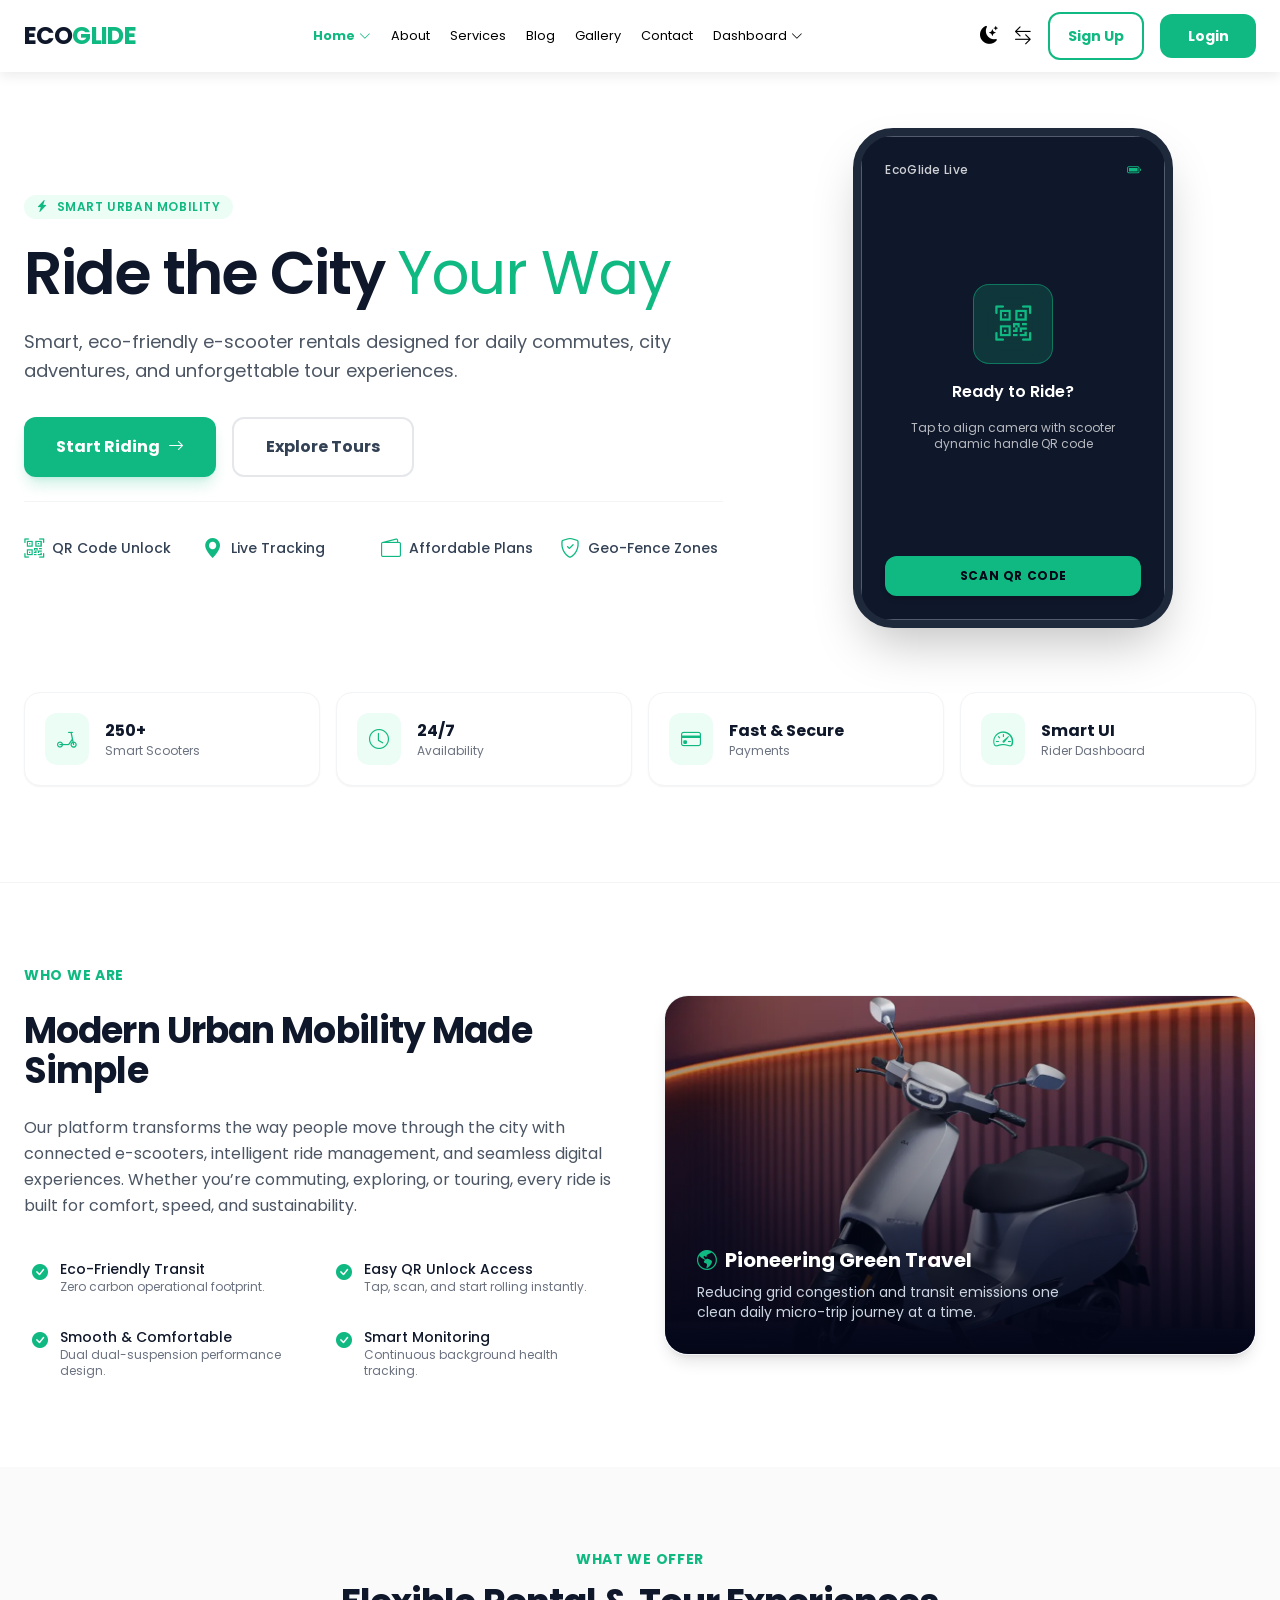
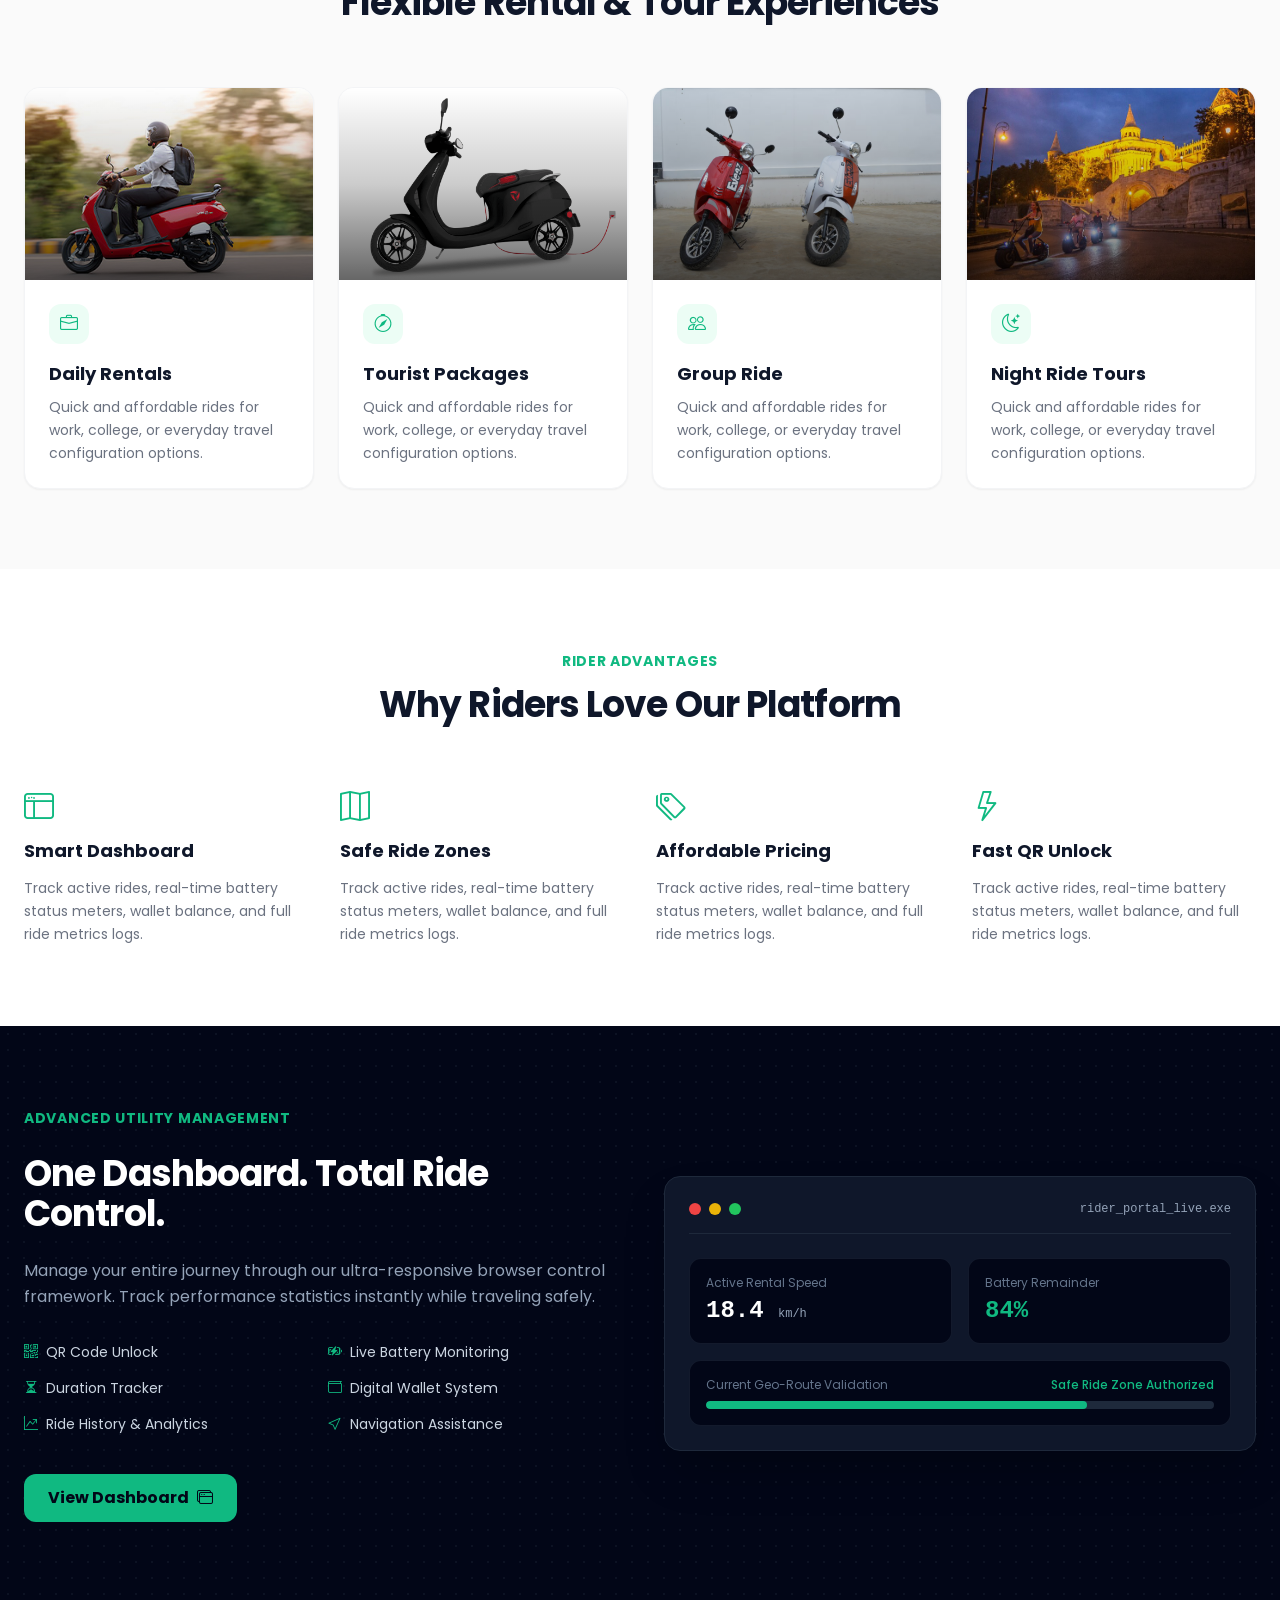
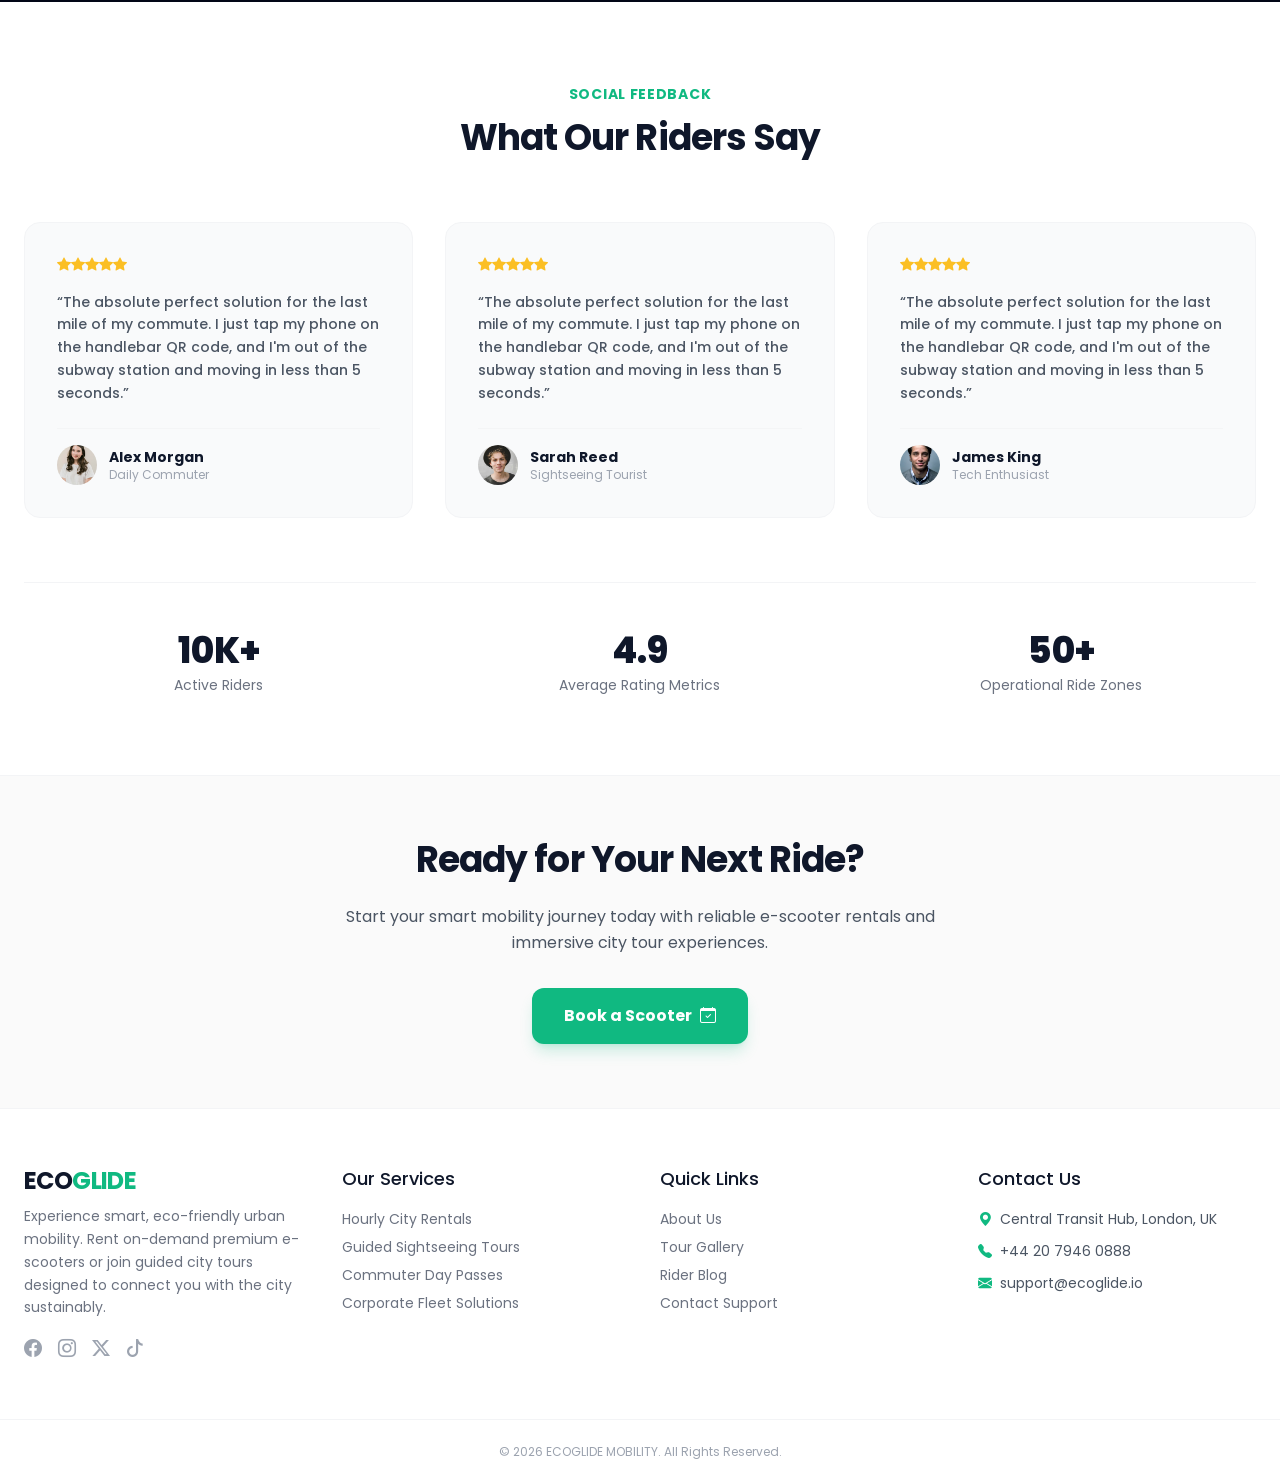
==== index.html @ f16f851d "first commit" ====
<!DOCTYPE html>
<html lang="en">

<head>
  <meta charset="UTF-8">
  <meta name="viewport" content="width=device-width, initial-scale=1.0">
  <title>Home1 - EcoGlide</title>
  <link rel="icon" href="images/logo.jpeg">
  <script src="tailwind.js"></script>
  <link rel="stylesheet" href="https://cdn.jsdelivr.net/npm/bootstrap-icons@1.11.3/font/bootstrap-icons.min.css">
  <link rel="stylesheet" href="navbar.css">
  <link rel="stylesheet" href="footer.css">
  <link rel="preconnect" href="https://fonts.googleapis.com">
  <link rel="preconnect" href="https://fonts.gstatic.com" crossorigin>
  <link href="https://fonts.googleapis.com/css2?family=Poppins:wght@300;400;500;600;700;900&display=swap" rel="stylesheet">
  <style>
    /* RTL */
    .rtl {
      direction: rtl;
    }

    [dir="rtl"] .title {
      margin-right: 20px !important;
    }

    /* THEME TOGGLE */
    :root {
      --home-bg: #ffffff;
      --text-color: #111111;
    }

    [data-theme="dark"] {
      --home-bg: #000000;
      --text-color: #ffffff;
    }

    body {
      background-color: var(--home-bg) !important;
      color: var(--text-color);
      transition: background-color 0.4s ease, color 0.4s ease;
    }

    [data-theme="dark"] header,
    [data-theme="dark"] section,
    [data-theme="dark"] .card {
      background-color: #000000 !important;
    }

    [data-theme="dark"] .bg-emerald-50 {
      background-color: rgba(16, 185, 129, 0.15) !important;
    }

    [data-theme="dark"] .group:hover .group-hover\:bg-\[\#10B981\] {
      background-color: #10B981 !important;
    }

    [data-theme="dark"] a.bg-white {
      background-color: #111111 !important;
      border-color: #333333 !important;
    }

    [data-theme="dark"] a.bg-white:hover {
      background-color: #222222 !important;
    }

    [data-theme="dark"] .hover\:bg-slate-50:hover {
      background-color: #1e293b !important;
    }

    [data-theme="dark"] .btn,
    [data-theme="dark"] .btn1:hover {
      color: #000000 !important;
    }

    [data-theme="dark"] body,
    [data-theme="dark"] p,
    [data-theme="dark"] h1,
    [data-theme="dark"] h2,
    [data-theme="dark"] h3,
    [data-theme="dark"] h4,
    [data-theme="dark"] h5,
    [data-theme="dark"] h6,
    [data-theme="dark"] span,
    [data-theme="dark"] li,
    [data-theme="dark"] a,
    [data-theme="dark"] i,
    [data-theme="dark"] label,
    [data-theme="dark"] table,
    [data-theme="dark"] th,
    [data-theme="dark"] td,
    [data-theme="dark"] div,
    [data-theme="dark"] small,
    [data-theme="dark"] strong {
      color: #ffffff !important;
    }

    [data-theme="dark"] thead {
      background-color: #064E3B !important;
    }

    [data-theme="dark"] .hero-overlay {
      background-color: rgba(0, 0, 0, 0.7) !important;
    }

    [data-theme="dark"] .tag-btn {
      background-color: rgba(255, 255, 255, 0.1) !important;
      border-color: #ffffff !important;
    }
  </style>
  <script>
    (function () {
      const savedTheme = localStorage.getItem('theme') || 'light';
      document.documentElement.setAttribute('data-theme', savedTheme);
    })();
  </script>
</head>

<body class="font-sans">
  <!-- navbar -->
  <div id="navbar"></div>

  <!-- ==========================================
       1. HERO BANNER SECTION
       ========================================== -->
  <header class="relative bg-white pt-24 pb-16 lg:pt-32 lg:pb-24 border-b border-gray-100 overflow-hidden">
    <div class="absolute top-0 right-0 -z-10 w-96 h-96 bg-[#10B981] opacity-5 rounded-full blur-3xl transform translate-x-1/3 -translate-y-1/3 animate-pulse"></div>
    
    <div class="max-w-7xl mx-auto px-6">
      <div class="grid grid-cols-1 lg:grid-cols-12 gap-12 items-center">
        
        <!-- Left Hero Content Block -->
        <div class="lg:col-span-7 space-y-6 text-center lg:text-left">
          <span class="inline-flex items-center gap-2 px-3 py-1 bg-emerald-50 text-[#10B981] text-xs font-semibold rounded-full uppercase tracking-wider transition-all duration-300 hover:bg-emerald-100 cursor-pointer">
            <i class="bi bi-lightning-charge-fill animate-bounce"></i> Smart Urban Mobility
          </span>
          <h1 class="text-4xl sm:text-5xl lg:text-6xl font-extrabold text-slate-900 tracking-tight leading-tight">
            Ride the City <span class="text-[#10B981] relative inline-block after:content-[''] after:absolute after:w-full after:scale-x-0 after:h-1 after:bottom-1 after:left-0 after:bg-[#10B981] after:origin-bottom-right hover:after:scale-x-100 hover:after:origin-bottom-left after:transition-transform after:duration-300 cursor-pointer">Your Way</span>
          </h1>
          <p class="text-lg text-gray-600 max-w-2xl mx-auto lg:mx-0 leading-relaxed">
            Smart, eco-friendly e-scooter rentals designed for daily commutes, city adventures, and unforgettable tour experiences.
          </p>
          
          <!-- CTA Action Row -->
          <div class="flex flex-col sm:flex-row gap-4 justify-center lg:justify-start pt-2">
            <a href="#" class="group inline-flex items-center justify-center gap-2 px-8 py-4 bg-[#10B981] hover:bg-emerald-600 text-white font-bold rounded-xl shadow-lg shadow-emerald-500/20 transition-all duration-300 transform hover:-translate-y-1 hover:shadow-xl hover:shadow-emerald-500/30">
              Start Riding <i class="bi bi-arrow-right transition-transform duration-300 group-hover:translate-x-1.5"></i>
            </a>
            <a href="#services" class="inline-flex items-center justify-center gap-2 px-8 py-4 bg-white border-2 border-gray-200 hover:border-slate-800 hover:text-slate-900 text-slate-700 font-bold rounded-xl transition-all duration-300 transform hover:-translate-y-1">
              Explore Tours
            </a>
          </div>

          <!-- Hero Telemetry Feature Subgrid -->
          <div class="grid grid-cols-2 sm:grid-cols-4 gap-4 pt-8 text-left border-t border-gray-100">
            <div class="group flex items-center gap-2 cursor-pointer">
              <i class="bi bi-qr-code-scan text-xl text-[#10B981] transition-transform duration-300 group-hover:scale-110"></i>
              <span class="text-sm font-medium text-slate-700 group-hover:text-[#10B981] transition-colors">QR Code Unlock</span>
            </div>
            <div class="group flex items-center gap-2 cursor-pointer">
              <i class="bi bi-geo-alt-fill text-xl text-[#10B981] transition-transform duration-300 group-hover:translate-y-[-2px]"></i>
              <span class="text-sm font-medium text-slate-700 group-hover:text-[#10B981] transition-colors">Live Tracking</span>
            </div>
            <div class="group flex items-center gap-2 cursor-pointer">
              <i class="bi bi-wallet2 text-xl text-[#10B981] transition-transform duration-300 group-hover:rotate-12"></i>
              <span class="text-sm font-medium text-slate-700 group-hover:text-[#10B981] transition-colors">Affordable Plans</span>
            </div>
            <div class="group flex items-center gap-2 cursor-pointer">
              <i class="bi bi-shield-check text-xl text-[#10B981] transition-transform duration-300 group-hover:scale-110"></i>
              <span class="text-sm font-medium text-slate-700 group-hover:text-[#10B981] transition-colors">Geo-Fence Zones</span>
            </div>
          </div>
        </div>

        <!-- Right Hero Mockup Image Block (Updated with EV Scooter Image overlay) -->
        <div class="lg:col-span-5 relative flex justify-center group/mockup">
          <div class="relative w-72 h-[500px] sm:w-80 bg-slate-900 rounded-[40px] shadow-2xl border-8 border-slate-800 overflow-hidden flex flex-col justify-between p-6 transition-all duration-500 transform group-hover/mockup:scale-[1.02] group-hover/mockup:shadow-emerald-500/10 group-hover/mockup:border-slate-900">
            <!-- App Background Image Layer -->
            <img class="absolute inset-0 w-full h-full object-cover opacity-40 mix-blend-luminosity group-hover/mockup:opacity-50 transition-opacity duration-300">
            
            <!-- Simulated App Top Status Header -->
            <div class="flex justify-between items-center text-xs text-white/80 relative z-10">
              <span class="font-medium tracking-wide">EcoGlide Live</span>
              <i class="bi bi-battery-full text-[#10B981] text-sm animate-pulse"></i>
            </div>
            <!-- Center UI Scan prompt -->
            <div class="my-auto text-center space-y-4 relative z-10">
              <div class="w-20 h-20 mx-auto rounded-2xl bg-emerald-500/20 backdrop-blur-md flex items-center justify-center border border-emerald-500/50 transition-all duration-500 group-hover/mockup:bg-emerald-500/30 group-hover/mockup:scale-110">
                <i class="bi bi-qr-code-scan text-4xl text-[#10B981]"></i>
              </div>
              <p class="text-white text-base font-semibold drop-shadow-sm">Ready to Ride?</p>
              <span class="text-xs text-white/70 block px-4 drop-shadow-sm">Tap to align camera with scooter dynamic handle QR code</span>
            </div>
            <!-- Bottom App UI Button -->
            <button class="w-full bg-[#10B981] hover:bg-emerald-400 py-3 text-slate-950 font-bold rounded-xl text-xs uppercase tracking-wider transition-colors duration-300 shadow-md hover:shadow-emerald-500/20 relative z-10">
              Scan QR Code
            </button>
          </div>
        </div>
      </div>

      <!-- Small Highlight Summary Cards Layer -->
      <div class="grid grid-cols-2 lg:grid-cols-4 gap-4 mt-16">
        <div class="card bg-white p-5 rounded-2xl border border-gray-100 flex items-center gap-4 shadow-sm transition-all duration-300 transform hover:-translate-y-1.5 hover:shadow-md hover:border-emerald-200 group">
          <div class="p-3 bg-emerald-50 text-[#10B981] rounded-xl transition-colors duration-300 group-hover:bg-[#10B981] group-hover:text-white"><i class="bi bi-scooter text-xl"></i></div>
          <div><h4 class="font-bold text-slate-900">250+</h4><p class="text-xs text-gray-500">Smart Scooters</p></div>
        </div>
        <div class="card bg-white p-5 rounded-2xl border border-gray-100 flex items-center gap-4 shadow-sm transition-all duration-300 transform hover:-translate-y-1.5 hover:shadow-md hover:border-emerald-200 group">
          <div class="p-3 bg-emerald-50 text-[#10B981] rounded-xl transition-colors duration-300 group-hover:bg-[#10B981] group-hover:text-white"><i class="bi bi-clock text-xl"></i></div>
          <div><h4 class="font-bold text-slate-900">24/7</h4><p class="text-xs text-gray-500">Availability</p></div>
        </div>
        <div class="card bg-white p-5 rounded-2xl border border-gray-100 flex items-center gap-4 shadow-sm transition-all duration-300 transform hover:-translate-y-1.5 hover:shadow-md hover:border-emerald-200 group">
          <div class="p-3 bg-emerald-50 text-[#10B981] rounded-xl transition-colors duration-300 group-hover:bg-[#10B981] group-hover:text-white"><i class="bi bi-credit-card text-xl"></i></div>
          <div><h4 class="font-bold text-slate-900">Fast & Secure</h4><p class="text-xs text-gray-500">Payments</p></div>
        </div>
        <div class="card bg-white p-5 rounded-2xl border border-gray-100 flex items-center gap-4 shadow-sm transition-all duration-300 transform hover:-translate-y-1.5 hover:shadow-md hover:border-emerald-200 group">
          <div class="p-3 bg-emerald-50 text-[#10B981] rounded-xl transition-colors duration-300 group-hover:bg-[#10B981] group-hover:text-white"><i class="bi bi-speedometer2 text-xl"></i></div>
          <div><h4 class="font-bold text-slate-900">Smart UI</h4><p class="text-xs text-gray-500">Rider Dashboard</p></div>
        </div>
      </div>

    </div>
  </header>

  <!-- ==========================================
       2. ABOUT SECTION
       ========================================== -->
  <section id="about" class="py-20 bg-white">
    <div class="max-w-7xl mx-auto px-6">
      <div class="grid grid-cols-1 lg:grid-cols-2 gap-12 items-center">
        
        <div class="space-y-6">
          <span class="text-sm font-bold text-[#10B981] uppercase tracking-wider">Who We Are</span>
          <h2 class="text-3xl sm:text-4xl font-bold text-slate-900 tracking-tight">
            Modern Urban Mobility Made Simple
          </h2>
          <p class="text-gray-600 leading-relaxed">
            Our platform transforms the way people move through the city with connected e-scooters, intelligent ride management, and seamless digital experiences. Whether you’re commuting, exploring, or touring, every ride is built for comfort, speed, and sustainability.
          </p>
          
          <!-- Key Core Features Checklist Grid -->
          <div class="grid grid-cols-1 sm:grid-cols-2 gap-4 pt-2">
            <div class="group flex items-start gap-3 p-2 rounded-xl transition-colors duration-300 hover:bg-slate-50">
              <i class="bi bi-check-circle-fill text-[#10B981] mt-0.5 transition-transform duration-300 group-hover:scale-110"></i>
              <div>
                <h4 class="font-semibold text-slate-900 text-sm transition-colors duration-300 group-hover:text-[#10B981]">Eco-Friendly Transit</h4>
                <p class="text-xs text-gray-500">Zero carbon operational footprint.</p>
              </div>
            </div>
            <div class="group flex items-start gap-3 p-2 rounded-xl transition-colors duration-300 hover:bg-slate-50">
              <i class="bi bi-check-circle-fill text-[#10B981] mt-0.5 transition-transform duration-300 group-hover:scale-110"></i>
              <div>
                <h4 class="font-semibold text-slate-900 text-sm transition-colors duration-300 group-hover:text-[#10B981]">Easy QR Unlock Access</h4>
                <p class="text-xs text-gray-500">Tap, scan, and start rolling instantly.</p>
              </div>
            </div>
            <div class="group flex items-start gap-3 p-2 rounded-xl transition-colors duration-300 hover:bg-slate-50">
              <i class="bi bi-check-circle-fill text-[#10B981] mt-0.5 transition-transform duration-300 group-hover:scale-110"></i>
              <div>
                <h4 class="font-semibold text-slate-900 text-sm transition-colors duration-300 group-hover:text-[#10B981]">Smooth & Comfortable</h4>
                <p class="text-xs text-gray-500">Dual dual-suspension performance design.</p>
              </div>
            </div>
            <div class="group flex items-start gap-3 p-2 rounded-xl transition-colors duration-300 hover:bg-slate-50">
              <i class="bi bi-check-circle-fill text-[#10B981] mt-0.5 transition-transform duration-300 group-hover:scale-110"></i>
              <div>
                <h4 class="font-semibold text-slate-900 text-sm transition-colors duration-300 group-hover:text-[#10B981]">Smart Monitoring</h4>
                <p class="text-xs text-gray-500">Continuous background health tracking.</p>
              </div>
            </div>
          </div>
        </div>

        <!-- Graphic Context Container (Updated with high-end EV Bike Image) -->
        <div class="relative rounded-3xl overflow-hidden min-h-[360px] border border-gray-100 shadow-lg group/container transform transition-transform duration-500 hover:scale-[1.01]">
          <img class="absolute inset-0 w-full h-full object-cover transition-transform duration-700 ease-out group-hover/container:scale-105" src="images/bike1.webp" alt="Modern EV Bike Architecture">
          <div class="absolute inset-0 bg-gradient-to-t from-slate-950 via-slate-950/40 to-transparent"></div>
          
          <div class="absolute bottom-0 inset-x-0 p-8 text-center sm:text-left z-10 space-y-2">
            <h3 class="text-xl font-bold text-white flex items-center gap-2 justify-center sm:justify-start">
              <i class="bi bi-globe-americas text-[#10B981] animate-spin-slow"></i> Pioneering Green Travel
            </h3>
            <p class="text-sm text-slate-300 max-w-sm">Reducing grid congestion and transit emissions one clean daily micro-trip journey at a time.</p>
          </div>
        </div>

      </div>
    </div>
  </section>

  <!-- ==========================================
       3. SERVICES SECTION
       ========================================== -->
 <section id="services" class="py-20 bg-neutral-50">
  <div class="max-w-7xl mx-auto px-6">
    
    <div class="text-center max-w-3xl mx-auto mb-16 space-y-3">
      <span class="text-sm font-bold text-[#10B981] uppercase tracking-wider">What We Offer</span>
      <h2 class="text-3xl sm:text-4xl font-bold text-slate-900 tracking-tight">Flexible Rental & Tour Experiences</h2>
    </div>

    <div class="grid grid-cols-1 md:grid-cols-2 lg:grid-cols-4 gap-6">
      
      <!-- Service Card 1 -->
      <div class="card bg-white rounded-2xl border border-gray-100 shadow-sm hover:shadow-xl transition-all duration-300 transform hover:-translate-y-2 group cursor-pointer overflow-hidden">
        <!-- Increased height to h-48 and added explicit centering -->
        <div class="h-48 w-full overflow-hidden relative bg-slate-100">
          <img class="w-full h-full object-cover object-center transition-transform duration-700 group-hover:scale-110" src="images/bike5.jpeg" alt="Daily Commute Rentals">
          <div class="absolute inset-0 bg-gradient-to-t from-black/60 via-black/20 to-transparent"></div>
        </div>
        <div class="p-6">
          <div class="w-10 h-10 rounded-xl bg-emerald-50 text-[#10B981] flex items-center justify-center text-lg font-bold mb-4 transition-all duration-300 group-hover:bg-[#10B981] group-hover:text-white">
            <i class="bi bi-briefcase"></i>
          </div>
          <h3 class="text-lg font-bold text-slate-900 mb-2 transition-colors duration-300 group-hover:text-[#10B981]">Daily Rentals</h3>
          <p class="text-sm text-gray-500 leading-relaxed">Quick and affordable rides for work, college, or everyday travel configuration options.</p>
        </div>
      </div>

      <!-- Service Card 2 -->
      <div class="card bg-white rounded-2xl border border-gray-100 shadow-sm hover:shadow-xl transition-all duration-300 transform hover:-translate-y-2 group cursor-pointer overflow-hidden">
        <div class="h-48 w-full overflow-hidden relative bg-slate-100">
          <!-- Swapped placeholder with a beautiful focused city touring scooter image -->
          <img class="w-full h-full object-cover object-center transition-transform duration-700 group-hover:scale-110" src="images/bike6.png" alt="Tourist Ride Packages">
          <div class="absolute inset-0 bg-gradient-to-t from-black/60 via-black/20 to-transparent"></div>
        </div>
        <div class="p-6">
          <div class="w-10 h-10 rounded-xl bg-emerald-50 text-[#10B981] flex items-center justify-center text-lg font-bold mb-4 transition-all duration-300 group-hover:bg-[#10B981] group-hover:text-white">
            <i class="bi bi-compass"></i>
          </div>
          <h3 class="text-lg font-bold text-slate-900 mb-2 transition-colors duration-300 group-hover:text-[#10B981]">Tourist Packages</h3>
          <p class="text-sm text-gray-500 leading-relaxed">Quick and affordable rides for work, college, or everyday travel configuration options.</p>
        </div>
      </div>

      <!-- Service Card 3 -->
      <div class="card bg-white rounded-2xl border border-gray-100 shadow-sm hover:shadow-xl transition-all duration-300 transform hover:-translate-y-2 group cursor-pointer overflow-hidden">
        <div class="h-48 w-full overflow-hidden relative bg-slate-100">
          <!-- Swapped with a clear view of multiple parked shared electric vehicles -->
          <img class="w-full h-full object-cover object-center transition-transform duration-700 group-hover:scale-110" src="images/bike7.avif" alt="Group Ride Experiences">
          <div class="absolute inset-0 bg-gradient-to-t from-black/60 via-black/20 to-transparent"></div>
        </div>
        <div class="p-6">
          <div class="w-10 h-10 rounded-xl bg-emerald-50 text-[#10B981] flex items-center justify-center text-lg font-bold mb-4 transition-all duration-300 group-hover:bg-[#10B981] group-hover:text-white">
            <i class="bi bi-people"></i>
          </div>
          <h3 class="text-lg font-bold text-slate-900 mb-2 transition-colors duration-300 group-hover:text-[#10B981]">Group Ride </h3>
          <p class="text-sm text-gray-500 leading-relaxed">Quick and affordable rides for work, college, or everyday travel configuration options.</p>
        </div>
      </div>

      <!-- Service Card 4 -->
      <div class="card bg-white rounded-2xl border border-gray-100 shadow-sm hover:shadow-xl transition-all duration-300 transform hover:-translate-y-2 group cursor-pointer overflow-hidden">
        <div class="h-48 w-full overflow-hidden relative bg-slate-100">
          <!-- Swapped placeholder with a stunning night-themed neon city electric transit shot -->
          <img class="w-full h-full object-cover object-center transition-transform duration-700 group-hover:scale-110" src="images/bike8.jpg" alt="Night Ride Tours">
          <div class="absolute inset-0 bg-gradient-to-t from-black/60 via-black/20 to-transparent"></div>
        </div>
        <div class="p-6">
          <div class="w-10 h-10 rounded-xl bg-emerald-50 text-[#10B981] flex items-center justify-center text-lg font-bold mb-4 transition-all duration-300 group-hover:bg-[#10B981] group-hover:text-white">
            <i class="bi bi-moon-stars"></i>
          </div>
          <h3 class="text-lg font-bold text-slate-900 mb-2 transition-colors duration-300 group-hover:text-[#10B981]">Night Ride Tours</h3>
          <p class="text-sm text-gray-500 leading-relaxed">Quick and affordable rides for work, college, or everyday travel configuration options.</p>
        </div>
      </div>

    </div>
  </div>
</section>

  <!-- ==========================================
       4. WHY CHOOSE US SECTION
       ========================================== -->
  <section class="py-20 bg-white">
    <div class="max-w-7xl mx-auto px-6">
      
      <div class="text-center max-w-3xl mx-auto mb-16 space-y-3">
        <span class="text-sm font-bold text-[#10B981] uppercase tracking-wider">Rider Advantages</span>
        <h2 class="text-3xl sm:text-4xl font-bold text-slate-900 tracking-tight">Why Riders Love Our Platform</h2>
      </div>

      <div class="grid grid-cols-1 md:grid-cols-2 lg:grid-cols-4 gap-8">
        
        <div class="space-y-3 text-center md:text-left group cursor-pointer">
          <div class="text-3xl text-[#10B981] mx-auto md:mx-0 w-max transition-transform duration-300 group-hover:scale-110 group-hover:text-emerald-600"><i class="bi bi-window-sidebar"></i></div>
          <h3 class="text-lg font-bold text-slate-900 transition-colors duration-300 group-hover:text-[#10B981]">Smart Dashboard</h3>
          <p class="text-sm text-gray-500 leading-relaxed">Track active rides, real-time battery status meters, wallet balance, and full ride metrics logs.</p>
        </div>

        <div class="space-y-3 text-center md:text-left group cursor-pointer">
          <div class="text-3xl text-[#10B981] mx-auto md:mx-0 w-max transition-transform duration-300 group-hover:translate-x-1 group-hover:text-emerald-600"><i class="bi bi-map"></i></div>
          <h3 class="text-lg font-bold text-slate-900 transition-colors duration-300 group-hover:text-[#10B981]">Safe Ride Zones</h3>
          <p class="text-sm text-gray-500 leading-relaxed">Track active rides, real-time battery status meters, wallet balance, and full ride metrics logs.</p>
        </div>

        <div class="space-y-3 text-center md:text-left group cursor-pointer">
          <div class="text-3xl text-[#10B981] mx-auto md:mx-0 w-max transition-transform duration-300 group-hover:-translate-y-1 group-hover:text-emerald-600"><i class="bi bi-tags"></i></div>
          <h3 class="text-lg font-bold text-slate-900 transition-colors duration-300 group-hover:text-[#10B981]">Affordable Pricing</h3>
          <p class="text-sm text-gray-500 leading-relaxed">Track active rides, real-time battery status meters, wallet balance, and full ride metrics logs.</p>
        </div>

        <div class="space-y-3 text-center md:text-left group cursor-pointer">
          <div class="text-3xl text-[#10B981] mx-auto md:mx-0 w-max transition-transform duration-300 group-hover:rotate-12 group-hover:text-emerald-600"><i class="bi bi-lightning"></i></div>
          <h3 class="text-lg font-bold text-slate-900 transition-colors duration-300 group-hover:text-[#10B981]">Fast QR Unlock</h3>
          <p class="text-sm text-gray-500 leading-relaxed">Track active rides, real-time battery status meters, wallet balance, and full ride metrics logs.</p>
        </div>

      </div>
    </div>
  </section>

  <!-- ==========================================
       5. DASHBOARD PREVIEW SECTION
       ========================================== -->
  <section class="py-20 bg-slate-950 text-white relative overflow-hidden">
    <div class="absolute inset-0 bg-[radial-gradient(#334155_1px,transparent_1px)] [background-size:16px_16px] opacity-20"></div>

    <div class="max-w-7xl mx-auto px-6 relative z-10">
      <div class="grid grid-cols-1 lg:grid-cols-12 gap-12 items-center">
        
        <!-- Left Dashboard Feature Breakdown Meta -->
        <div class="lg:col-span-6 space-y-6">
          <span class="text-sm font-bold text-[#10B981] uppercase tracking-wider">Advanced Utility Management</span>
          <h2 class="text-3xl sm:text-4xl font-bold text-white tracking-tight">
            One Dashboard. Total Ride Control.
          </h2>
          <p class="text-slate-400 leading-relaxed">
            Manage your entire journey through our ultra-responsive browser control framework. Track performance statistics instantly while traveling safely.
          </p>
          
          <!-- Inner Mini Matrix Checklist Items List -->
          <div class="grid grid-cols-2 gap-4 pt-2">
            <div class="flex items-center gap-2 text-sm text-slate-300 transition-colors duration-300 hover:text-[#10B981] cursor-pointer group">
              <i class="bi bi-qr-code text-[#10B981] group-hover:scale-110 transition-transform"></i> QR Code Unlock
            </div>
            <div class="flex items-center gap-2 text-sm text-slate-300 transition-colors duration-300 hover:text-[#10B981] cursor-pointer group">
              <i class="bi bi-battery-charging text-[#10B981] group-hover:scale-110 transition-transform"></i> Live Battery Monitoring
            </div>
            <div class="flex items-center gap-2 text-sm text-slate-300 transition-colors duration-300 hover:text-[#10B981] cursor-pointer group">
              <i class="bi bi-hourglass-split text-[#10B981] group-hover:scale-110 transition-transform"></i> Duration Tracker
            </div>
            <div class="flex items-center gap-2 text-sm text-slate-300 transition-colors duration-300 hover:text-[#10B981] cursor-pointer group">
              <i class="bi bi-wallet text-[#10B981] group-hover:scale-110 transition-transform"></i> Digital Wallet System
            </div>
            <div class="flex items-center gap-2 text-sm text-slate-300 transition-colors duration-300 hover:text-[#10B981] cursor-pointer group">
              <i class="bi bi-graph-up-arrow text-[#10B981] group-hover:scale-110 transition-transform"></i> Ride History & Analytics
            </div>
            <div class="flex items-center gap-2 text-sm text-slate-300 transition-colors duration-300 hover:text-[#10B981] cursor-pointer group">
              <i class="bi bi-cursor text-[#10B981] group-hover:scale-110 transition-transform"></i> Navigation Assistance
            </div>
          </div>

          <div class="pt-4">
            <a href="#" class="inline-flex items-center gap-2 px-6 py-3 bg-[#10B981] hover:bg-emerald-600 text-slate-950 font-bold rounded-xl transition-all duration-300 transform hover:-translate-y-0.5 hover:shadow-lg hover:shadow-emerald-500/20">
              View Dashboard <i class="bi bi-window-stack"></i>
            </a>
          </div>
        </div>

        <!-- Right Side Visual Component Terminal Simulator Card -->
        <div class="lg:col-span-6 group/terminal">
          <div class="bg-slate-900 border border-slate-800 rounded-2xl p-6 shadow-2xl space-y-6 transition-all duration-500 group-hover/terminal:border-slate-700 group-hover/terminal:shadow-emerald-500/5">
            <!-- Simulated Header Bar -->
            <div class="flex justify-between items-center border-b border-slate-800 pb-4">
              <div class="flex items-center gap-2">
                <div class="w-3 h-3 rounded-full bg-red-500 transition-opacity hover:opacity-70 cursor-pointer"></div>
                <div class="w-3 h-3 rounded-full bg-yellow-500 transition-opacity hover:opacity-70 cursor-pointer"></div>
                <div class="w-3 h-3 rounded-full bg-green-500 transition-opacity hover:opacity-70 cursor-pointer"></div>
              </div>
              <span class="text-xs text-slate-400 font-mono">rider_portal_live.exe</span>
            </div>
            <!-- Matrix Data Block Layout Simulation Component -->
            <div class="grid grid-cols-2 gap-4">
              <div class="bg-slate-950 p-4 rounded-xl border border-slate-800/60 transition-colors duration-300 hover:border-[#10B981]/30 cursor-pointer">
                <span class="text-xs text-slate-500 block">Active Rental Speed</span>
                <div class="text-2xl font-mono font-bold text-white mt-1">18.4 <span class="text-xs text-slate-400">km/h</span></div>
              </div>
              <div class="bg-slate-950 p-4 rounded-xl border border-slate-800/60 transition-colors duration-300 hover:border-[#10B981]/30 cursor-pointer">
                <span class="text-xs text-slate-500 block">Battery Remainder</span>
                <div class="text-2xl font-mono font-bold text-[#10B981] mt-1 animate-pulse">84%</div>
              </div>
              <div class="bg-slate-950 p-4 rounded-xl border border-slate-800/60 col-span-2 transition-colors duration-300 hover:border-[#10B981]/30 cursor-pointer">
                <div class="flex justify-between items-center text-xs text-slate-500 mb-2">
                  <span>Current Geo-Route Validation</span>
                  <span class="text-[#10B981] font-medium">Safe Ride Zone Authorized</span>
                </div>
                <div class="h-2 bg-slate-800 rounded-full overflow-hidden">
                  <div class="w-3/4 h-full bg-[#10B981] rounded-full transition-all duration-1000 ease-out group-hover/terminal:w-full"></div>
                </div>
              </div>
            </div>
          </div>
        </div>

      </div>
    </div>
  </section>

  <!-- ==========================================
       6. TESTIMONIALS SECTION (Enhanced & Professionalized)
       ========================================== -->
  <section class="py-20 bg-white">
    <div class="max-w-7xl mx-auto px-6">
      
      <div class="text-center max-w-3xl mx-auto mb-16 space-y-3">
        <span class="text-sm font-bold text-[#10B981] uppercase tracking-wider">Social Feedback</span>
        <h2 class="text-3xl sm:text-4xl font-bold text-slate-900 tracking-tight">What Our Riders Say</h2>
      </div>

      <!-- Feed Grid Cards Content Setup -->
      <div class="grid grid-cols-1 md:grid-cols-2 lg:grid-cols-3 gap-8 mb-16">
        
        <!-- Card 1 -->
        <div class="card bg-gray-50 p-8 rounded-2xl border border-gray-100 flex flex-col justify-between transition-all duration-300 transform hover:-translate-y-2 hover:bg-white hover:shadow-xl hover:border-emerald-100 cursor-default group">
          <div class="space-y-4">
            <!-- Stars -->
            <div class="text-amber-400 text-sm">
              <i class="bi bi-star-fill"></i><i class="bi bi-star-fill"></i><i class="bi bi-star-fill"></i><i class="bi bi-star-fill"></i><i class="bi bi-star-fill"></i>
            </div>
            <p class="text-gray-600 text-sm font-medium leading-relaxed">“The absolute perfect solution for the last mile of my commute. I just tap my phone on the handlebar QR code, and I'm out of the subway station and moving in less than 5 seconds.”</p>
          </div>
          <div class="mt-6 flex items-center gap-3 border-t border-gray-100/80 pt-4">
            <img class="w-10 h-10 rounded-full object-cover ring-2 ring-transparent group-hover:ring-[#10B981] transition-all" src="images/team1.avif" alt="Alex Morgan">
            <div>
              <h5 class="text-sm font-bold text-slate-900 transition-colors duration-300 group-hover:text-[#10B981]">Alex Morgan</h5>
              <p class="text-xs text-gray-400">Daily Commuter</p>
            </div>
          </div>
        </div>

        <!-- Card 2 -->
        <div class="card bg-gray-50 p-8 rounded-2xl border border-gray-100 flex flex-col justify-between transition-all duration-300 transform hover:-translate-y-2 hover:bg-white hover:shadow-xl hover:border-emerald-100 cursor-default group">
          <div class="space-y-4">
            <!-- Stars -->
            <div class="text-amber-400 text-sm">
              <i class="bi bi-star-fill"></i><i class="bi bi-star-fill"></i><i class="bi bi-star-fill"></i><i class="bi bi-star-fill"></i><i class="bi bi-star-fill"></i>
            </div>
            <p class="text-gray-600 text-sm font-medium leading-relaxed">“The absolute perfect solution for the last mile of my commute. I just tap my phone on the handlebar QR code, and I'm out of the subway station and moving in less than 5 seconds.”</p>
          </div>
          <div class="mt-6 flex items-center gap-3 border-t border-gray-100/80 pt-4">
            <img class="w-10 h-10 rounded-full object-cover ring-2 ring-transparent group-hover:ring-[#10B981] transition-all" src="images/team2.avif" alt="Sarah Reed">
            <div>
              <h5 class="text-sm font-bold text-slate-900 transition-colors duration-300 group-hover:text-[#10B981]">Sarah Reed</h5>
              <p class="text-xs text-gray-400">Sightseeing Tourist</p>
            </div>
          </div>
        </div>

        <!-- Card 3 -->
        <div class="card bg-gray-50 p-8 rounded-2xl border border-gray-100 flex flex-col justify-between transition-all duration-300 transform hover:-translate-y-2 hover:bg-white hover:shadow-xl hover:border-emerald-100 cursor-default group">
          <div class="space-y-4">
            <!-- Stars -->
            <div class="text-amber-400 text-sm">
              <i class="bi bi-star-fill"></i><i class="bi bi-star-fill"></i><i class="bi bi-star-fill"></i><i class="bi bi-star-fill"></i><i class="bi bi-star-fill"></i>
            </div>
            <p class="text-gray-600 text-sm font-medium leading-relaxed">“The absolute perfect solution for the last mile of my commute. I just tap my phone on the handlebar QR code, and I'm out of the subway station and moving in less than 5 seconds.”</p>
          </div>
          <div class="mt-6 flex items-center gap-3 border-t border-gray-100/80 pt-4">
            <img class="w-10 h-10 rounded-full object-cover ring-2 ring-transparent group-hover:ring-[#10B981] transition-all" src="images/team3.avif" alt="James King">
            <div>
              <h5 class="text-sm font-bold text-slate-900 transition-colors duration-300 group-hover:text-[#10B981]">James King</h5>
              <p class="text-xs text-gray-400">Tech Enthusiast</p>
            </div>
          </div>
        </div>

      </div>

      <!-- Lower Statistics Tracker Bar Row Configuration -->
      <div class="border-t border-gray-100 pt-12 grid grid-cols-1 sm:grid-cols-3 gap-8 text-center">
        <div class="group cursor-default">
          <div class="text-4xl font-extrabold text-slate-900 transition-colors duration-300 group-hover:text-[#10B981]">10K+</div>
          <div class="text-sm text-gray-500 mt-1">Active Riders</div>
        </div>
        <div class="group cursor-default">
          <div class="text-4xl font-extrabold text-slate-900 transition-colors duration-300 group-hover:text-[#10B981]">4.9</div>
          <div class="text-sm text-gray-500 mt-1">Average Rating Metrics</div>
        </div>
        <div class="group cursor-default">
          <div class="text-4xl font-extrabold text-slate-900 transition-colors duration-300 group-hover:text-[#10B981]">50+</div>
          <div class="text-sm text-gray-500 mt-1">Operational Ride Zones</div>
        </div>
      </div>

    </div>
  </section>

  <!-- ==========================================
       7. FINAL CTA SECTION
       ========================================= -->
  <section class="py-16 bg-neutral-50 border-t border-gray-100">
    <div class="max-w-5xl mx-auto px-6 text-center space-y-6">
      <h2 class="text-3xl sm:text-4xl font-bold text-slate-900 tracking-tight">Ready for Your Next Ride?</h2>
      <p class="text-gray-600 max-w-2xl mx-auto leading-relaxed">
        Start your smart mobility journey today with reliable e-scooter rentals and immersive city tour experiences.
      </p>
      <div class="pt-2">
        <a href="#" class="group inline-flex items-center justify-center gap-2 px-8 py-4 bg-[#10B981] hover:bg-emerald-600 text-white font-bold rounded-xl shadow-lg shadow-emerald-500/20 transition-all duration-300 transform hover:-translate-y-1 hover:shadow-xl hover:shadow-emerald-500/30">
          Book a Scooter <i class="bi bi-calendar-check transition-transform duration-300 group-hover:scale-110"></i>
        </a>
      </div>
    </div>
  </section>

  <!-- FOOTER -->
  <div id="footer"></div>
  <script>
    tailwind.config = {
      theme: {
        extend: {
          fontFamily: {
            sans: ['Poppins', 'ui-sans-serif', 'system-ui'],
          },
          animation: {
            'spin-slow': 'spin 12s linear infinite',
          }
        },
      },
    }
  </script>
  <script src="navbar.js"></script>
  <script src="footer.js"></script>
</body>

</html>
---- navbar.css ----
html,
body {
  max-width: 100% !important;
  overflow-x: hidden !important;
  margin: 0;
  padding: 0;
}

/* ===== GLOBAL TYPOGRAPHY ===== */
/* Headings: max font-weight 600 (semibold) */
h1,
h2,
h3,
h4,
h5,
h6 {
  font-weight: 600 !important;
}

/* Subheadings / descriptive text: 500 (medium) */
h3,
h4,
h5,
h6 {
  font-weight: 500 !important;
}

/* Body / paragraph text: 400 (regular) */
p,
li,
span,
label,
small,
caption {
  font-weight: 400;
}

/* Ensure font-bold utility overrides global heading restrictions */
.font-bold {
  font-weight: 700 !important;
}

/* Keep CTA buttons bold — they need emphasis */
a.rounded-full,
button[type="submit"],
.btn,
.nav-cta {
  font-weight: 600 !important;
}

/* Preserve Brand Blue across all pages in dark mode */
/* This specific selector ensures blue text overrides the global white-text rule */
[data-theme="dark"] .text-\[\#38BDF8\],
[data-theme="dark"] [class*="text-[#38BDF8]"] {
  color: #10B981 !important;
}

/* ===== ACTIVE LINK ===== */
.nav-active {
  font-weight: 700;
  color: #10B981 !important;
  position: relative;
}

.nav-active::after {
  content: "";
  position: absolute;
  left: 0;
  bottom: -6px;
  width: 100%;
  height: 2px;
  background-color: #10B981;
  border-radius: 2px;
}

.home-active {
  font-weight: 700 !important;
  color: #10B981 !important;
}

/* Hide underline on dropdown items */
#homeDropdownMenu li a.nav-active::after,
#dashboardDropdownMenu li a.nav-active::after {
  display: none;
}

/* ===== DARK MODE OVERRIDES ===== */
[data-theme="dark"] #mainNavbar {
  background-color: #111111 !important;
}

[data-theme="dark"] #mainNavbar a,
[data-theme="dark"] #navLinks li a,
[data-theme="dark"] #navLinks li button {
  color: #ffffff !important;
}

[data-theme="dark"] #mobileMenu {
  background-color: #111111 !important;
}

/* Global Section & Card Overrides for Dark Mode */
[data-theme="dark"] section,
[data-theme="dark"] .card,
[data-theme="dark"] .bg-white {
  background-color: #111111 !important;
  border-color: #333333 !important;
}

[data-theme="dark"] .border-gray-100,
[data-theme="dark"] .border-gray-200,
[data-theme="dark"] .border-slate-100,
[data-theme="dark"] .border-slate-200 {
  border-color: #333333 !important;
}

[data-theme="dark"] #homeDropdownMenu,
[data-theme="dark"] #dashboardDropdownMenu {
  background-color: #111111 !important;
  border-color: #222222 !important;
}

[data-theme="dark"] #homeDropdownMenu a,
[data-theme="dark"] #dashboardDropdownMenu a {
  color: #ffffff !important;
}

[data-theme="dark"] #homeDropdownMenu a:hover,
[data-theme="dark"] #dashboardDropdownMenu a:hover {
  color: #10B981 !important;
}

[data-theme="dark"] #hamburgerBtn i,
[data-theme="dark"] #closeMenuBtn i,
[data-theme="dark"] #rightButtons i,
[data-theme="dark"] #rightButtons button {
  color: #ffffff !important;
}

/* ===== HAMBURGER ICON ===== */
#hamburgerBtn i {
  color: #10B981;
}

/* ===== BREAKPOINT: BELOW 1280px = MOBILE/TABLET MODE ===== */
@media (max-width: 1279px) {

  /* Hide desktop nav and right buttons */
  #centerLinksWrapper {
    display: none !important;
  }

  #rightButtons {
    display: none !important;
  }

  /* Show hamburger */
  #hamburgerBtn {
    display: flex !important;
    align-items: center;
    justify-content: center;
  }
}

/* ===== BREAKPOINT: 1280px+ = DESKTOP MODE ===== */
@media (min-width: 1280px) {

  /* Show desktop nav and right buttons */
  #centerLinksWrapper {
    display: flex !important;
  }

  #rightButtons {
    display: flex !important;
  }

  /* Hide hamburger and mobile menu */
  #hamburgerBtn {
    display: none !important;
  }

  #mobileMenuOverlay,
  #mobileMenu {
    display: none !important;
  }

  /* Reduce gap on exactly 1280px */
  #navLinks {
    gap: 20px;
    font-size: 0.8rem;
  }
}

/* ===== BREAKPOINT: 1440px+ = LARGE DESKTOP ===== */
@media (min-width: 1440px) {
  #navLinks {
    gap: 28px;
    font-size: 0.875rem;
  }
}

/* ===== MOBILE MENU ANIMATION ===== */
.mobile-menu-open {
  overflow: hidden;
}

#mobileMenu.active {
  transform: translateX(0);
}

#mobileMenuOverlay.active {
  display: block !important;
}

#mobileDropdownMenu {
  transition: max-height 0.3s ease-out;
}

#mobileDropdownMenu.show {
  display: block !important;
  animation: slideDown 0.3s ease-out;
}

/* Hide underline on mobile nav */
@media (max-width: 1279px) {
  .nav-active::after {
    display: none;
  }
}

@keyframes slideDown {
  from {
    opacity: 0;
    transform: translateY(-10px);
  }

  to {
    opacity: 1;
    transform: translateY(0);
  }
}

/* ===== SMALL MOBILE ===== */
@media (max-width: 426px) {
  #closeMenuBtn {
    font-size: 20px;
  }

  #hamburgerBtn i {
    font-size: 20px;
  }
}

.h5 {
  color: #10B981;
  color: #97f3d4;

}
---- footer.css ----
[data-theme="dark"] footer {
  background-color: #111111 !important;
}

[data-theme="dark"] footer .text-slate-900 {
  color: #ffffff !important;
}

[data-theme="dark"] footer .text-gray-600,
[data-theme="dark"] footer .text-gray-500,
[data-theme="dark"] footer .text-gray-400 {
  color: #a1a1aa !important;
}
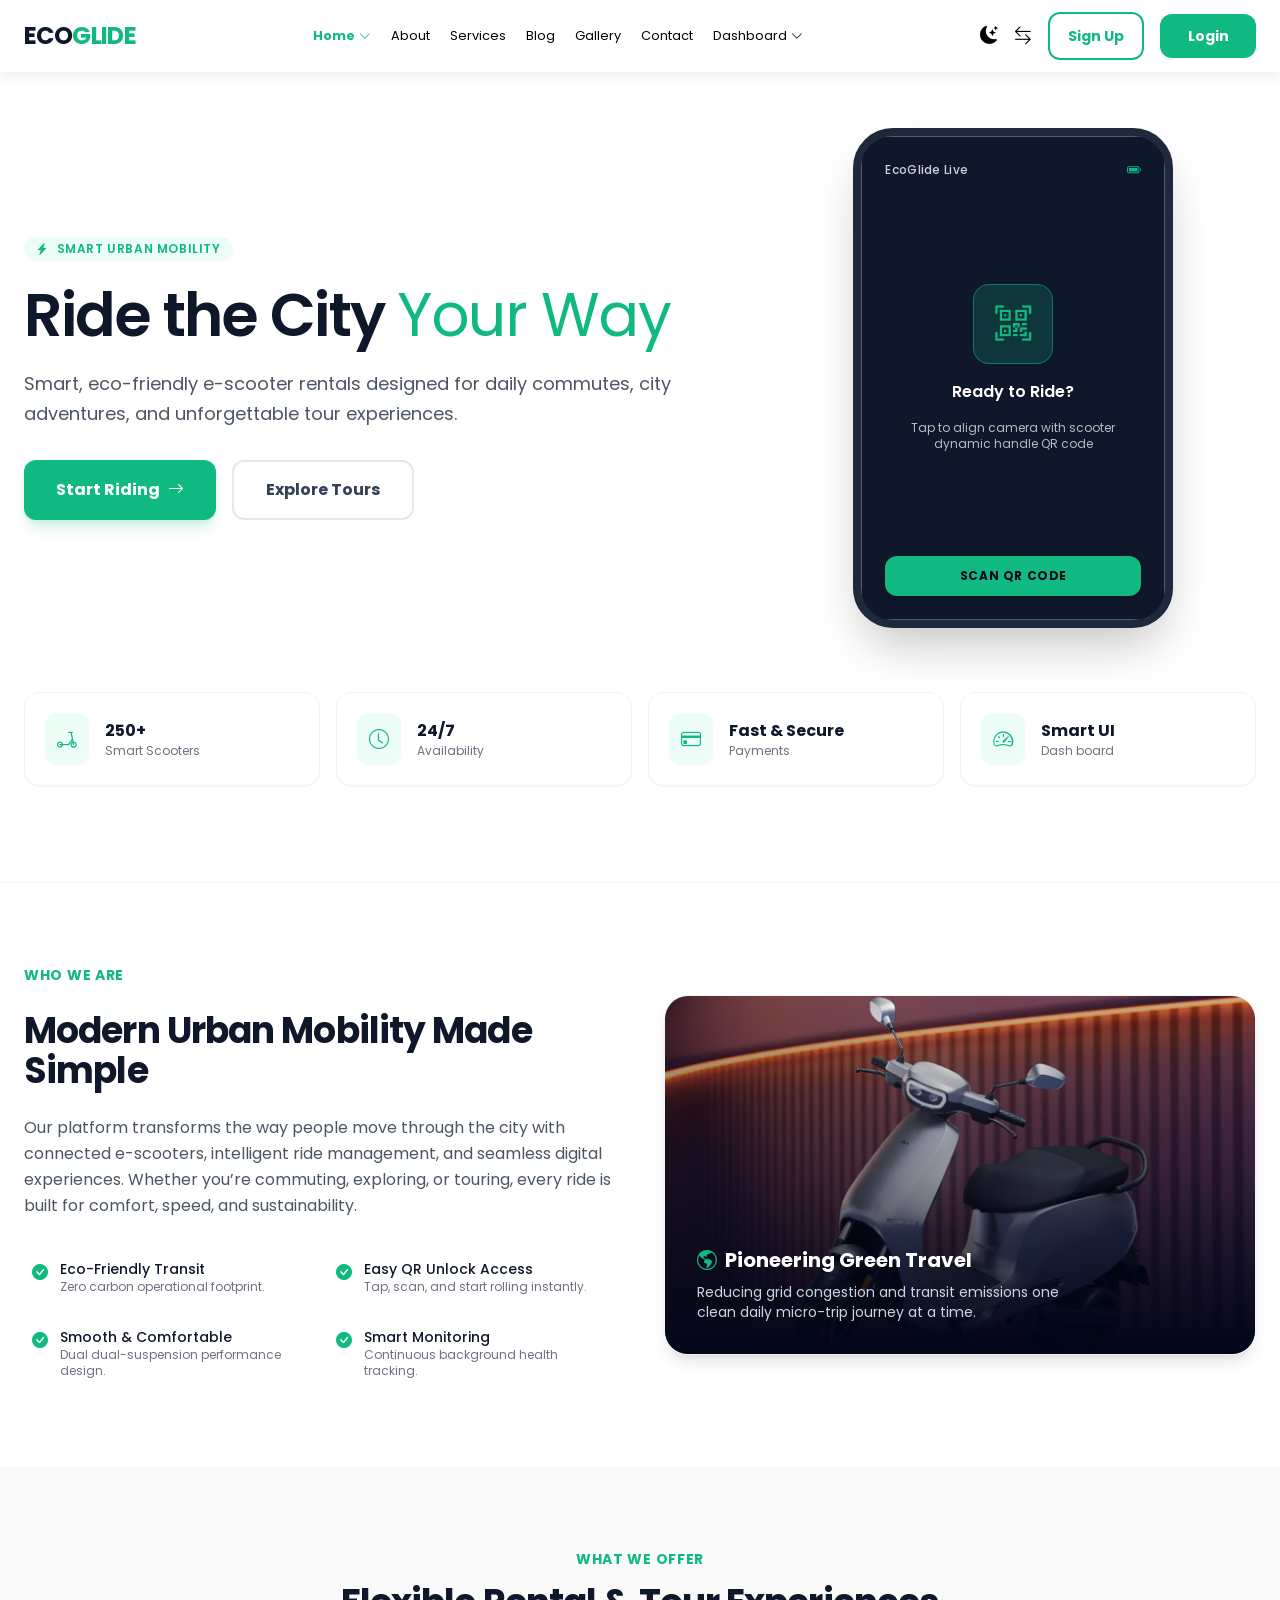
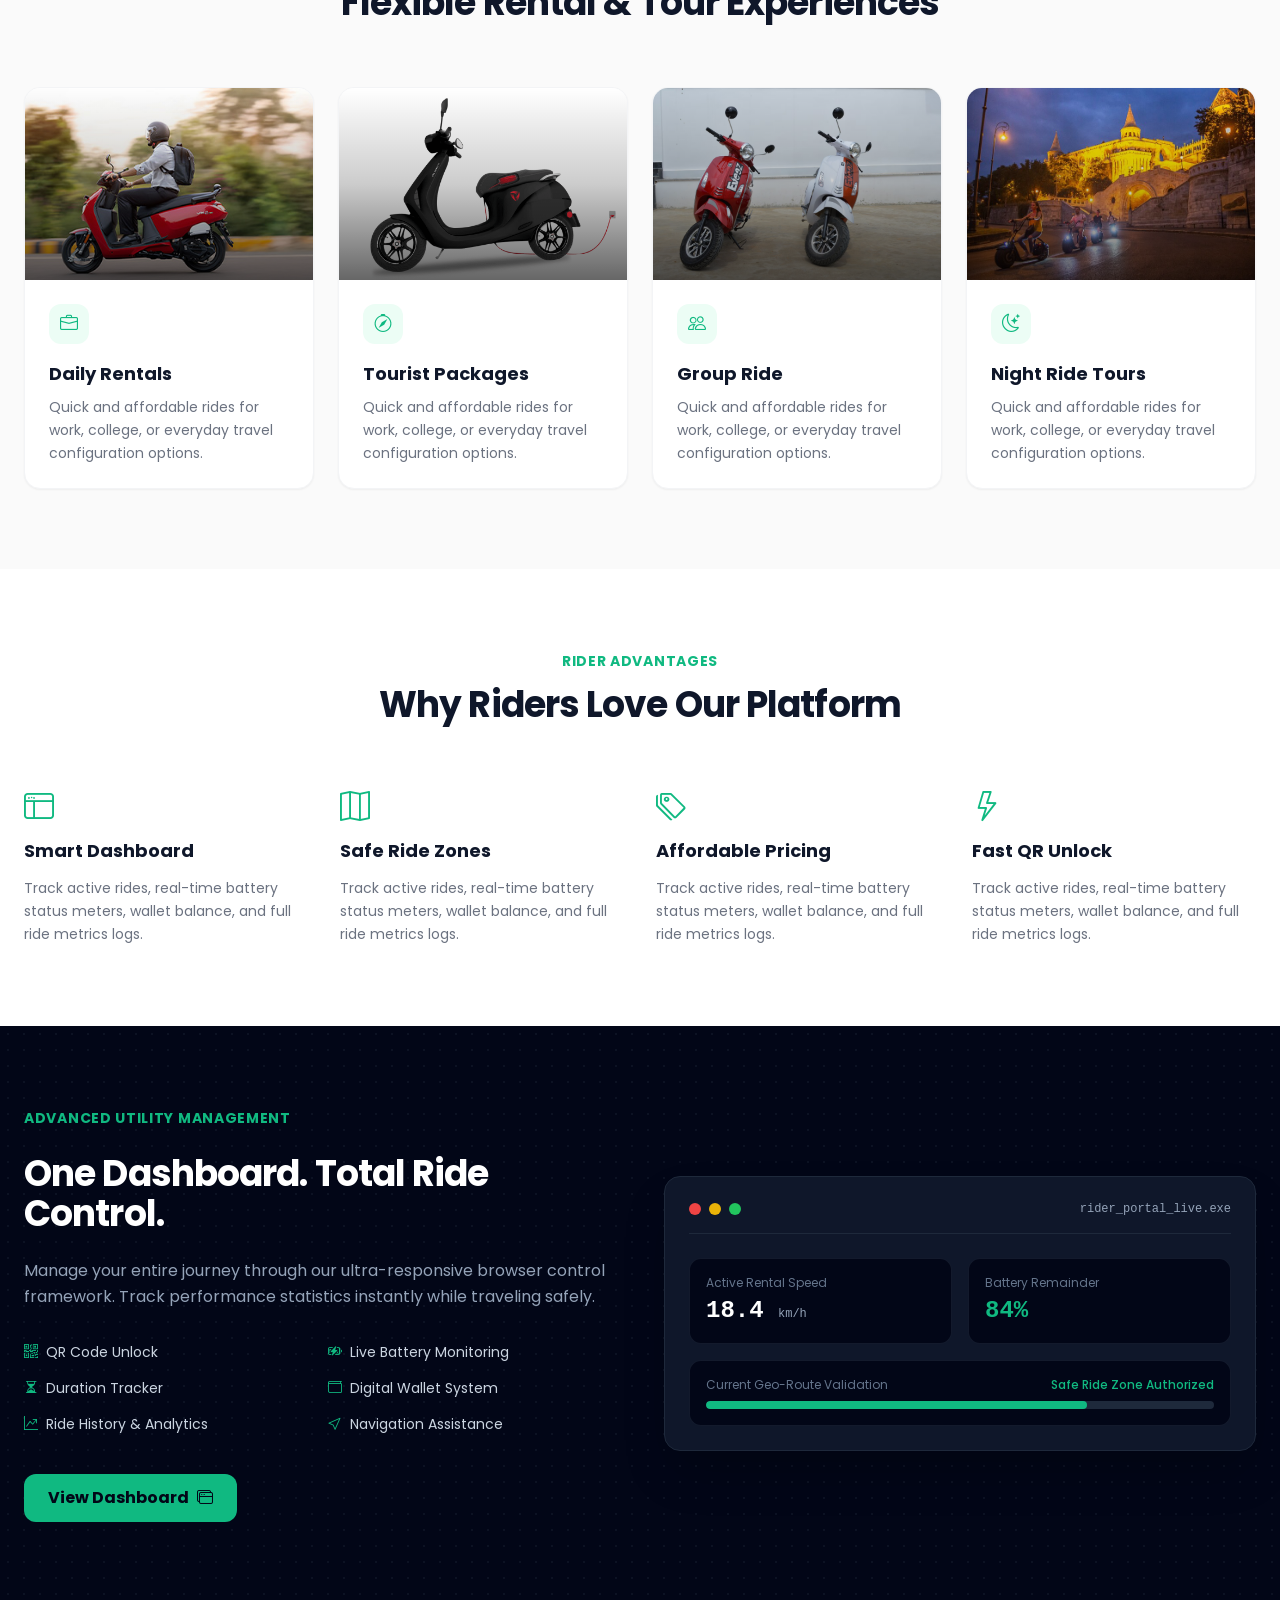
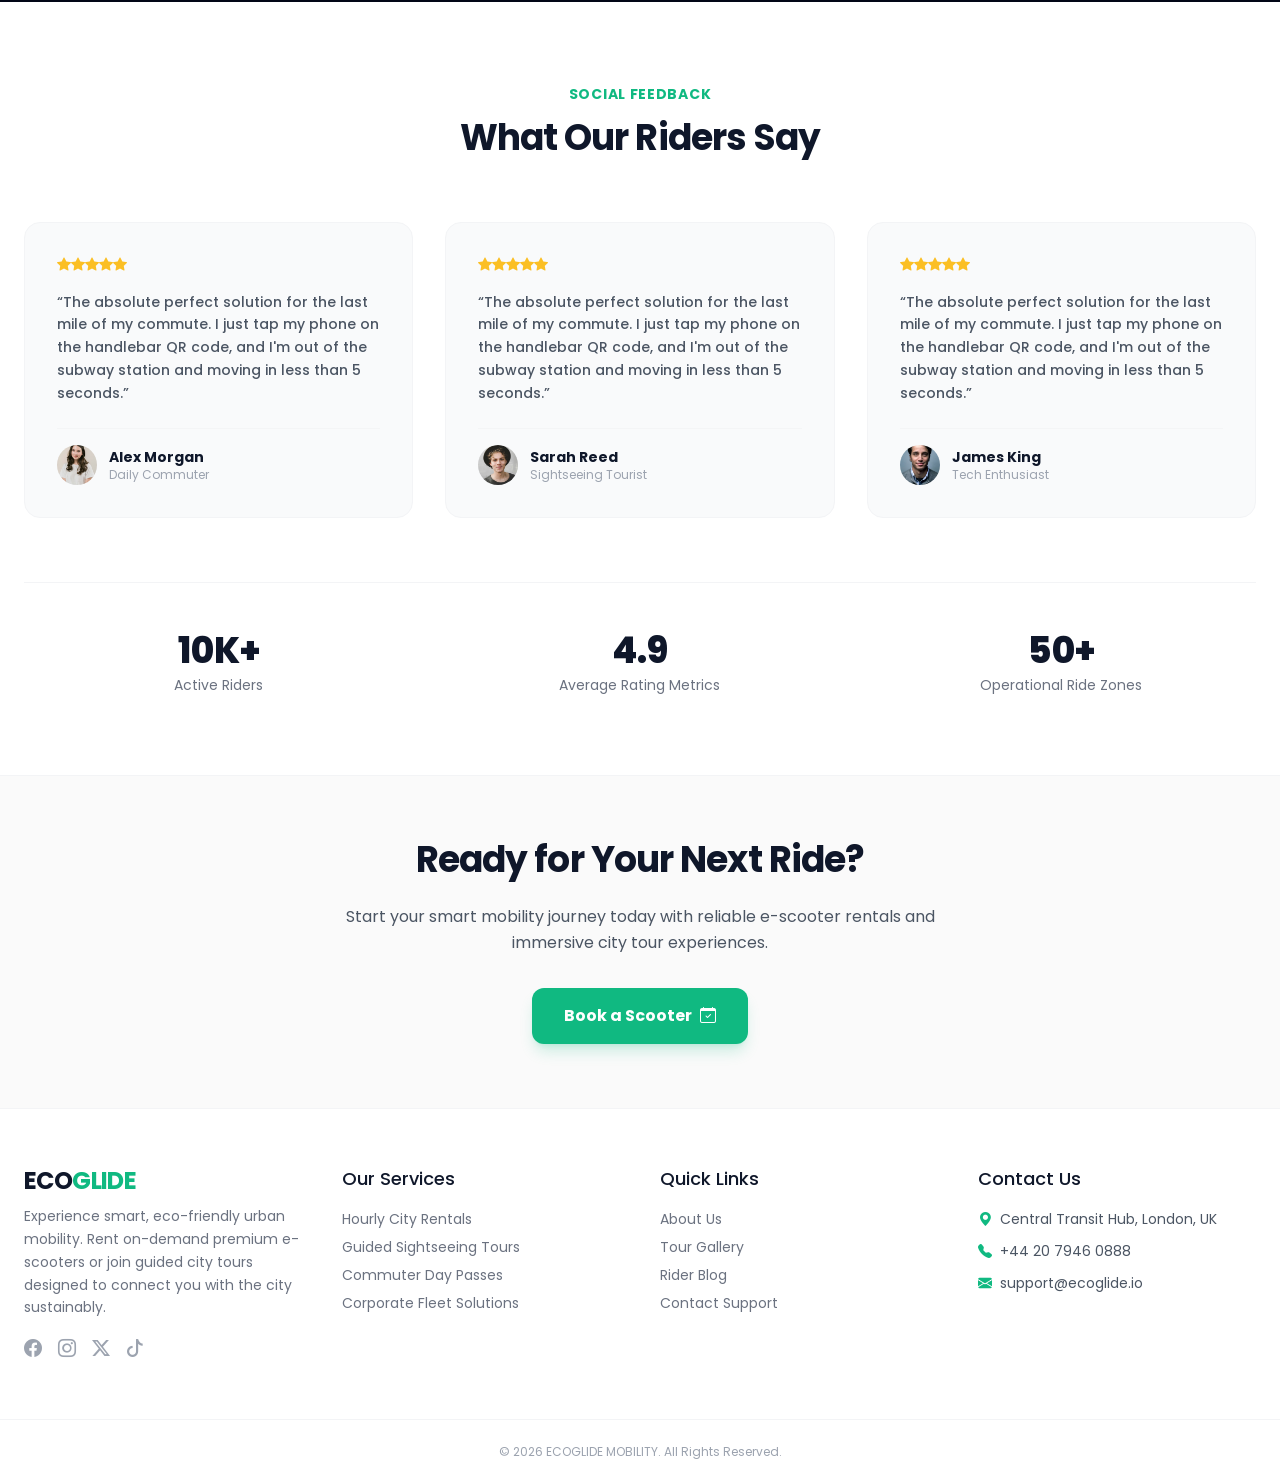
==== commit 7f0e5902: "Updated project files" ====
--- a/index.html
+++ b/index.html
@@ -4,7 +4,7 @@
 <head>
   <meta charset="UTF-8">
   <meta name="viewport" content="width=device-width, initial-scale=1.0">
-  <title>Home1 - EcoGlide</title>
+  <title>EcoGlide | Home 1</title>
   <link rel="icon" href="images/logo.jpeg">
   <script src="tailwind.js"></script>
   <link rel="stylesheet" href="https://cdn.jsdelivr.net/npm/bootstrap-icons@1.11.3/font/bootstrap-icons.min.css">
@@ -12,7 +12,8 @@
   <link rel="stylesheet" href="footer.css">
   <link rel="preconnect" href="https://fonts.googleapis.com">
   <link rel="preconnect" href="https://fonts.gstatic.com" crossorigin>
-  <link href="https://fonts.googleapis.com/css2?family=Poppins:wght@300;400;500;600;700;900&display=swap" rel="stylesheet">
+  <link href="https://fonts.googleapis.com/css2?family=Poppins:wght@300;400;500;600;700;900&display=swap"
+    rel="stylesheet">
   <style>
     /* RTL */
     .rtl {
@@ -123,60 +124,52 @@
        1. HERO BANNER SECTION
        ========================================== -->
   <header class="relative bg-white pt-24 pb-16 lg:pt-32 lg:pb-24 border-b border-gray-100 overflow-hidden">
-    <div class="absolute top-0 right-0 -z-10 w-96 h-96 bg-[#10B981] opacity-5 rounded-full blur-3xl transform translate-x-1/3 -translate-y-1/3 animate-pulse"></div>
-    
+    <div
+      class="absolute top-0 right-0 -z-10 w-96 h-96 bg-[#10B981] opacity-5 rounded-full blur-3xl transform translate-x-1/3 -translate-y-1/3 animate-pulse">
+    </div>
+
     <div class="max-w-7xl mx-auto px-6">
       <div class="grid grid-cols-1 lg:grid-cols-12 gap-12 items-center">
-        
+
         <!-- Left Hero Content Block -->
         <div class="lg:col-span-7 space-y-6 text-center lg:text-left">
-          <span class="inline-flex items-center gap-2 px-3 py-1 bg-emerald-50 text-[#10B981] text-xs font-semibold rounded-full uppercase tracking-wider transition-all duration-300 hover:bg-emerald-100 cursor-pointer">
+          <span
+            class="inline-flex items-center gap-2 px-3 py-1 bg-emerald-50 text-[#10B981] text-xs font-semibold rounded-full uppercase tracking-wider transition-all duration-300 hover:bg-emerald-100 cursor-pointer">
             <i class="bi bi-lightning-charge-fill animate-bounce"></i> Smart Urban Mobility
           </span>
           <h1 class="text-4xl sm:text-5xl lg:text-6xl font-extrabold text-slate-900 tracking-tight leading-tight">
-            Ride the City <span class="text-[#10B981] relative inline-block after:content-[''] after:absolute after:w-full after:scale-x-0 after:h-1 after:bottom-1 after:left-0 after:bg-[#10B981] after:origin-bottom-right hover:after:scale-x-100 hover:after:origin-bottom-left after:transition-transform after:duration-300 cursor-pointer">Your Way</span>
+            Ride the City <span
+              class="text-[#10B981] relative inline-block after:content-[''] after:absolute after:w-full after:scale-x-0 after:h-1 after:bottom-1 after:left-0 after:bg-[#10B981] after:origin-bottom-right hover:after:scale-x-100 hover:after:origin-bottom-left after:transition-transform after:duration-300 cursor-pointer">Your
+              Way</span>
           </h1>
           <p class="text-lg text-gray-600 max-w-2xl mx-auto lg:mx-0 leading-relaxed">
-            Smart, eco-friendly e-scooter rentals designed for daily commutes, city adventures, and unforgettable tour experiences.
+            Smart, eco-friendly e-scooter rentals designed for daily commutes, city adventures, and unforgettable tour
+            experiences.
           </p>
-          
+
           <!-- CTA Action Row -->
           <div class="flex flex-col sm:flex-row gap-4 justify-center lg:justify-start pt-2">
-            <a href="#" class="group inline-flex items-center justify-center gap-2 px-8 py-4 bg-[#10B981] hover:bg-emerald-600 text-white font-bold rounded-xl shadow-lg shadow-emerald-500/20 transition-all duration-300 transform hover:-translate-y-1 hover:shadow-xl hover:shadow-emerald-500/30">
-              Start Riding <i class="bi bi-arrow-right transition-transform duration-300 group-hover:translate-x-1.5"></i>
+            <a href="contact.html"
+              class="group inline-flex items-center justify-center gap-2 px-8 py-4 bg-[#10B981] hover:bg-emerald-600 text-white font-bold rounded-xl shadow-lg shadow-emerald-500/20 transition-all duration-300 transform hover:-translate-y-1 hover:shadow-xl hover:shadow-emerald-500/30">
+              Start Riding <i
+                class="bi bi-arrow-right transition-transform duration-300 group-hover:translate-x-1.5"></i>
             </a>
-            <a href="#services" class="inline-flex items-center justify-center gap-2 px-8 py-4 bg-white border-2 border-gray-200 hover:border-slate-800 hover:text-slate-900 text-slate-700 font-bold rounded-xl transition-all duration-300 transform hover:-translate-y-1">
+            <a href="service.html"
+              class="inline-flex items-center justify-center gap-2 px-8 py-4 bg-white border-2 border-gray-200 hover:border-slate-800 hover:text-slate-900 text-slate-700 font-bold rounded-xl transition-all duration-300 transform hover:-translate-y-1">
               Explore Tours
             </a>
           </div>
 
-          <!-- Hero Telemetry Feature Subgrid -->
-          <div class="grid grid-cols-2 sm:grid-cols-4 gap-4 pt-8 text-left border-t border-gray-100">
-            <div class="group flex items-center gap-2 cursor-pointer">
-              <i class="bi bi-qr-code-scan text-xl text-[#10B981] transition-transform duration-300 group-hover:scale-110"></i>
-              <span class="text-sm font-medium text-slate-700 group-hover:text-[#10B981] transition-colors">QR Code Unlock</span>
-            </div>
-            <div class="group flex items-center gap-2 cursor-pointer">
-              <i class="bi bi-geo-alt-fill text-xl text-[#10B981] transition-transform duration-300 group-hover:translate-y-[-2px]"></i>
-              <span class="text-sm font-medium text-slate-700 group-hover:text-[#10B981] transition-colors">Live Tracking</span>
-            </div>
-            <div class="group flex items-center gap-2 cursor-pointer">
-              <i class="bi bi-wallet2 text-xl text-[#10B981] transition-transform duration-300 group-hover:rotate-12"></i>
-              <span class="text-sm font-medium text-slate-700 group-hover:text-[#10B981] transition-colors">Affordable Plans</span>
-            </div>
-            <div class="group flex items-center gap-2 cursor-pointer">
-              <i class="bi bi-shield-check text-xl text-[#10B981] transition-transform duration-300 group-hover:scale-110"></i>
-              <span class="text-sm font-medium text-slate-700 group-hover:text-[#10B981] transition-colors">Geo-Fence Zones</span>
-            </div>
-          </div>
         </div>
 
         <!-- Right Hero Mockup Image Block (Updated with EV Scooter Image overlay) -->
         <div class="lg:col-span-5 relative flex justify-center group/mockup">
-          <div class="relative w-72 h-[500px] sm:w-80 bg-slate-900 rounded-[40px] shadow-2xl border-8 border-slate-800 overflow-hidden flex flex-col justify-between p-6 transition-all duration-500 transform group-hover/mockup:scale-[1.02] group-hover/mockup:shadow-emerald-500/10 group-hover/mockup:border-slate-900">
+          <div
+            class="relative w-72 h-[500px] sm:w-80 bg-slate-900 rounded-[40px] shadow-2xl border-8 border-slate-800 overflow-hidden flex flex-col justify-between p-6 transition-all duration-500 transform group-hover/mockup:scale-[1.02] group-hover/mockup:shadow-emerald-500/10 group-hover/mockup:border-slate-900">
             <!-- App Background Image Layer -->
-            <img class="absolute inset-0 w-full h-full object-cover opacity-40 mix-blend-luminosity group-hover/mockup:opacity-50 transition-opacity duration-300">
-            
+            <img
+              class="absolute inset-0 w-full h-full object-cover opacity-40 mix-blend-luminosity group-hover/mockup:opacity-50 transition-opacity duration-300">
+
             <!-- Simulated App Top Status Header -->
             <div class="flex justify-between items-center text-xs text-white/80 relative z-10">
               <span class="font-medium tracking-wide">EcoGlide Live</span>
@@ -184,14 +177,17 @@
             </div>
             <!-- Center UI Scan prompt -->
             <div class="my-auto text-center space-y-4 relative z-10">
-              <div class="w-20 h-20 mx-auto rounded-2xl bg-emerald-500/20 backdrop-blur-md flex items-center justify-center border border-emerald-500/50 transition-all duration-500 group-hover/mockup:bg-emerald-500/30 group-hover/mockup:scale-110">
+              <div
+                class="w-20 h-20 mx-auto rounded-2xl bg-emerald-500/20 backdrop-blur-md flex items-center justify-center border border-emerald-500/50 transition-all duration-500 group-hover/mockup:bg-emerald-500/30 group-hover/mockup:scale-110">
                 <i class="bi bi-qr-code-scan text-4xl text-[#10B981]"></i>
               </div>
               <p class="text-white text-base font-semibold drop-shadow-sm">Ready to Ride?</p>
-              <span class="text-xs text-white/70 block px-4 drop-shadow-sm">Tap to align camera with scooter dynamic handle QR code</span>
+              <span class="text-xs text-white/70 block px-4 drop-shadow-sm">Tap to align camera with scooter dynamic
+                handle QR code</span>
             </div>
             <!-- Bottom App UI Button -->
-            <button class="w-full bg-[#10B981] hover:bg-emerald-400 py-3 text-slate-950 font-bold rounded-xl text-xs uppercase tracking-wider transition-colors duration-300 shadow-md hover:shadow-emerald-500/20 relative z-10">
+            <button
+              class="w-full bg-[#10B981] hover:bg-emerald-400 py-3 text-slate-950 font-bold rounded-xl text-xs uppercase tracking-wider transition-colors duration-300 shadow-md hover:shadow-emerald-500/20 relative z-10">
               Scan QR Code
             </button>
           </div>
@@ -200,21 +196,45 @@
 
       <!-- Small Highlight Summary Cards Layer -->
       <div class="grid grid-cols-2 lg:grid-cols-4 gap-4 mt-16">
-        <div class="card bg-white p-5 rounded-2xl border border-gray-100 flex items-center gap-4 shadow-sm transition-all duration-300 transform hover:-translate-y-1.5 hover:shadow-md hover:border-emerald-200 group">
-          <div class="p-3 bg-emerald-50 text-[#10B981] rounded-xl transition-colors duration-300 group-hover:bg-[#10B981] group-hover:text-white"><i class="bi bi-scooter text-xl"></i></div>
-          <div><h4 class="font-bold text-slate-900">250+</h4><p class="text-xs text-gray-500">Smart Scooters</p></div>
-        </div>
-        <div class="card bg-white p-5 rounded-2xl border border-gray-100 flex items-center gap-4 shadow-sm transition-all duration-300 transform hover:-translate-y-1.5 hover:shadow-md hover:border-emerald-200 group">
-          <div class="p-3 bg-emerald-50 text-[#10B981] rounded-xl transition-colors duration-300 group-hover:bg-[#10B981] group-hover:text-white"><i class="bi bi-clock text-xl"></i></div>
-          <div><h4 class="font-bold text-slate-900">24/7</h4><p class="text-xs text-gray-500">Availability</p></div>
-        </div>
-        <div class="card bg-white p-5 rounded-2xl border border-gray-100 flex items-center gap-4 shadow-sm transition-all duration-300 transform hover:-translate-y-1.5 hover:shadow-md hover:border-emerald-200 group">
-          <div class="p-3 bg-emerald-50 text-[#10B981] rounded-xl transition-colors duration-300 group-hover:bg-[#10B981] group-hover:text-white"><i class="bi bi-credit-card text-xl"></i></div>
-          <div><h4 class="font-bold text-slate-900">Fast & Secure</h4><p class="text-xs text-gray-500">Payments</p></div>
-        </div>
-        <div class="card bg-white p-5 rounded-2xl border border-gray-100 flex items-center gap-4 shadow-sm transition-all duration-300 transform hover:-translate-y-1.5 hover:shadow-md hover:border-emerald-200 group">
-          <div class="p-3 bg-emerald-50 text-[#10B981] rounded-xl transition-colors duration-300 group-hover:bg-[#10B981] group-hover:text-white"><i class="bi bi-speedometer2 text-xl"></i></div>
-          <div><h4 class="font-bold text-slate-900">Smart UI</h4><p class="text-xs text-gray-500">Rider Dashboard</p></div>
+        <div
+          class="card bg-white p-5 rounded-2xl border border-gray-100 flex items-center gap-4 shadow-sm transition-all duration-300 transform hover:-translate-y-1.5 hover:shadow-md hover:border-emerald-200 group">
+          <div
+            class="p-3 bg-emerald-50 text-[#10B981] rounded-xl transition-colors duration-300 group-hover:bg-[#10B981] group-hover:text-white">
+            <i class="bi bi-scooter text-xl"></i></div>
+          <div>
+            <h4 class="font-bold text-slate-900">250+</h4>
+            <p class="text-xs text-gray-500">Smart Scooters</p>
+          </div>
+        </div>
+        <div
+          class="card bg-white p-5 rounded-2xl border border-gray-100 flex items-center gap-4 shadow-sm transition-all duration-300 transform hover:-translate-y-1.5 hover:shadow-md hover:border-emerald-200 group">
+          <div
+            class="p-3 bg-emerald-50 text-[#10B981] rounded-xl transition-colors duration-300 group-hover:bg-[#10B981] group-hover:text-white">
+            <i class="bi bi-clock text-xl"></i></div>
+          <div>
+            <h4 class="font-bold text-slate-900">24/7</h4>
+            <p class="text-xs text-gray-500">Availability</p>
+          </div>
+        </div>
+        <div
+          class="card bg-white p-5 rounded-2xl border border-gray-100 flex items-center gap-4 shadow-sm transition-all duration-300 transform hover:-translate-y-1.5 hover:shadow-md hover:border-emerald-200 group">
+          <div
+            class="p-3 bg-emerald-50 text-[#10B981] rounded-xl transition-colors duration-300 group-hover:bg-[#10B981] group-hover:text-white">
+            <i class="bi bi-credit-card text-xl"></i></div>
+          <div>
+            <h4 class="font-bold text-slate-900">Fast & Secure</h4>
+            <p class="text-xs text-gray-500">Payments</p>
+          </div>
+        </div>
+        <div
+          class="card bg-white p-5 rounded-2xl border border-gray-100 flex items-center gap-4 shadow-sm transition-all duration-300 transform hover:-translate-y-1.5 hover:shadow-md hover:border-emerald-200 group">
+          <div
+            class="p-3 bg-emerald-50 text-[#10B981] rounded-xl transition-colors duration-300 group-hover:bg-[#10B981] group-hover:text-white">
+            <i class="bi bi-speedometer2 text-xl"></i></div>
+          <div>
+            <h4 class="font-bold text-slate-900">Smart UI</h4>
+            <p class="text-xs text-gray-500">Dash board</p>
+          </div>
         </div>
       </div>
 
@@ -227,43 +247,57 @@
   <section id="about" class="py-20 bg-white">
     <div class="max-w-7xl mx-auto px-6">
       <div class="grid grid-cols-1 lg:grid-cols-2 gap-12 items-center">
-        
+
         <div class="space-y-6">
           <span class="text-sm font-bold text-[#10B981] uppercase tracking-wider">Who We Are</span>
           <h2 class="text-3xl sm:text-4xl font-bold text-slate-900 tracking-tight">
             Modern Urban Mobility Made Simple
           </h2>
           <p class="text-gray-600 leading-relaxed">
-            Our platform transforms the way people move through the city with connected e-scooters, intelligent ride management, and seamless digital experiences. Whether you’re commuting, exploring, or touring, every ride is built for comfort, speed, and sustainability.
+            Our platform transforms the way people move through the city with connected e-scooters, intelligent ride
+            management, and seamless digital experiences. Whether you’re commuting, exploring, or touring, every ride is
+            built for comfort, speed, and sustainability.
           </p>
-          
+
           <!-- Key Core Features Checklist Grid -->
           <div class="grid grid-cols-1 sm:grid-cols-2 gap-4 pt-2">
             <div class="group flex items-start gap-3 p-2 rounded-xl transition-colors duration-300 hover:bg-slate-50">
-              <i class="bi bi-check-circle-fill text-[#10B981] mt-0.5 transition-transform duration-300 group-hover:scale-110"></i>
+              <i
+                class="bi bi-check-circle-fill text-[#10B981] mt-0.5 transition-transform duration-300 group-hover:scale-110"></i>
               <div>
-                <h4 class="font-semibold text-slate-900 text-sm transition-colors duration-300 group-hover:text-[#10B981]">Eco-Friendly Transit</h4>
+                <h4
+                  class="font-semibold text-slate-900 text-sm transition-colors duration-300 group-hover:text-[#10B981]">
+                  Eco-Friendly Transit</h4>
                 <p class="text-xs text-gray-500">Zero carbon operational footprint.</p>
               </div>
             </div>
             <div class="group flex items-start gap-3 p-2 rounded-xl transition-colors duration-300 hover:bg-slate-50">
-              <i class="bi bi-check-circle-fill text-[#10B981] mt-0.5 transition-transform duration-300 group-hover:scale-110"></i>
+              <i
+                class="bi bi-check-circle-fill text-[#10B981] mt-0.5 transition-transform duration-300 group-hover:scale-110"></i>
               <div>
-                <h4 class="font-semibold text-slate-900 text-sm transition-colors duration-300 group-hover:text-[#10B981]">Easy QR Unlock Access</h4>
+                <h4
+                  class="font-semibold text-slate-900 text-sm transition-colors duration-300 group-hover:text-[#10B981]">
+                  Easy QR Unlock Access</h4>
                 <p class="text-xs text-gray-500">Tap, scan, and start rolling instantly.</p>
               </div>
             </div>
             <div class="group flex items-start gap-3 p-2 rounded-xl transition-colors duration-300 hover:bg-slate-50">
-              <i class="bi bi-check-circle-fill text-[#10B981] mt-0.5 transition-transform duration-300 group-hover:scale-110"></i>
+              <i
+                class="bi bi-check-circle-fill text-[#10B981] mt-0.5 transition-transform duration-300 group-hover:scale-110"></i>
               <div>
-                <h4 class="font-semibold text-slate-900 text-sm transition-colors duration-300 group-hover:text-[#10B981]">Smooth & Comfortable</h4>
+                <h4
+                  class="font-semibold text-slate-900 text-sm transition-colors duration-300 group-hover:text-[#10B981]">
+                  Smooth & Comfortable</h4>
                 <p class="text-xs text-gray-500">Dual dual-suspension performance design.</p>
               </div>
             </div>
             <div class="group flex items-start gap-3 p-2 rounded-xl transition-colors duration-300 hover:bg-slate-50">
-              <i class="bi bi-check-circle-fill text-[#10B981] mt-0.5 transition-transform duration-300 group-hover:scale-110"></i>
+              <i
+                class="bi bi-check-circle-fill text-[#10B981] mt-0.5 transition-transform duration-300 group-hover:scale-110"></i>
               <div>
-                <h4 class="font-semibold text-slate-900 text-sm transition-colors duration-300 group-hover:text-[#10B981]">Smart Monitoring</h4>
+                <h4
+                  class="font-semibold text-slate-900 text-sm transition-colors duration-300 group-hover:text-[#10B981]">
+                  Smart Monitoring</h4>
                 <p class="text-xs text-gray-500">Continuous background health tracking.</p>
               </div>
             </div>
@@ -271,15 +305,19 @@
         </div>
 
         <!-- Graphic Context Container (Updated with high-end EV Bike Image) -->
-        <div class="relative rounded-3xl overflow-hidden min-h-[360px] border border-gray-100 shadow-lg group/container transform transition-transform duration-500 hover:scale-[1.01]">
-          <img class="absolute inset-0 w-full h-full object-cover transition-transform duration-700 ease-out group-hover/container:scale-105" src="images/bike1.webp" alt="Modern EV Bike Architecture">
+        <div
+          class="relative rounded-3xl overflow-hidden min-h-[360px] border border-gray-100 shadow-lg group/container transform transition-transform duration-500 hover:scale-[1.01]">
+          <img
+            class="absolute inset-0 w-full h-full object-cover transition-transform duration-700 ease-out group-hover/container:scale-105"
+            src="images/bike1.webp" alt="Modern EV Bike Architecture">
           <div class="absolute inset-0 bg-gradient-to-t from-slate-950 via-slate-950/40 to-transparent"></div>
-          
+
           <div class="absolute bottom-0 inset-x-0 p-8 text-center sm:text-left z-10 space-y-2">
             <h3 class="text-xl font-bold text-white flex items-center gap-2 justify-center sm:justify-start">
               <i class="bi bi-globe-americas text-[#10B981] animate-spin-slow"></i> Pioneering Green Travel
             </h3>
-            <p class="text-sm text-slate-300 max-w-sm">Reducing grid congestion and transit emissions one clean daily micro-trip journey at a time.</p>
+            <p class="text-sm text-slate-300 max-w-sm">Reducing grid congestion and transit emissions one clean daily
+              micro-trip journey at a time.</p>
           </div>
         </div>
 
@@ -290,119 +328,159 @@
   <!-- ==========================================
        3. SERVICES SECTION
        ========================================== -->
- <section id="services" class="py-20 bg-neutral-50">
-  <div class="max-w-7xl mx-auto px-6">
-    
-    <div class="text-center max-w-3xl mx-auto mb-16 space-y-3">
-      <span class="text-sm font-bold text-[#10B981] uppercase tracking-wider">What We Offer</span>
-      <h2 class="text-3xl sm:text-4xl font-bold text-slate-900 tracking-tight">Flexible Rental & Tour Experiences</h2>
-    </div>
-
-    <div class="grid grid-cols-1 md:grid-cols-2 lg:grid-cols-4 gap-6">
-      
-      <!-- Service Card 1 -->
-      <div class="card bg-white rounded-2xl border border-gray-100 shadow-sm hover:shadow-xl transition-all duration-300 transform hover:-translate-y-2 group cursor-pointer overflow-hidden">
-        <!-- Increased height to h-48 and added explicit centering -->
-        <div class="h-48 w-full overflow-hidden relative bg-slate-100">
-          <img class="w-full h-full object-cover object-center transition-transform duration-700 group-hover:scale-110" src="images/bike5.jpeg" alt="Daily Commute Rentals">
-          <div class="absolute inset-0 bg-gradient-to-t from-black/60 via-black/20 to-transparent"></div>
-        </div>
-        <div class="p-6">
-          <div class="w-10 h-10 rounded-xl bg-emerald-50 text-[#10B981] flex items-center justify-center text-lg font-bold mb-4 transition-all duration-300 group-hover:bg-[#10B981] group-hover:text-white">
-            <i class="bi bi-briefcase"></i>
-          </div>
-          <h3 class="text-lg font-bold text-slate-900 mb-2 transition-colors duration-300 group-hover:text-[#10B981]">Daily Rentals</h3>
-          <p class="text-sm text-gray-500 leading-relaxed">Quick and affordable rides for work, college, or everyday travel configuration options.</p>
-        </div>
-      </div>
-
-      <!-- Service Card 2 -->
-      <div class="card bg-white rounded-2xl border border-gray-100 shadow-sm hover:shadow-xl transition-all duration-300 transform hover:-translate-y-2 group cursor-pointer overflow-hidden">
-        <div class="h-48 w-full overflow-hidden relative bg-slate-100">
-          <!-- Swapped placeholder with a beautiful focused city touring scooter image -->
-          <img class="w-full h-full object-cover object-center transition-transform duration-700 group-hover:scale-110" src="images/bike6.png" alt="Tourist Ride Packages">
-          <div class="absolute inset-0 bg-gradient-to-t from-black/60 via-black/20 to-transparent"></div>
-        </div>
-        <div class="p-6">
-          <div class="w-10 h-10 rounded-xl bg-emerald-50 text-[#10B981] flex items-center justify-center text-lg font-bold mb-4 transition-all duration-300 group-hover:bg-[#10B981] group-hover:text-white">
-            <i class="bi bi-compass"></i>
-          </div>
-          <h3 class="text-lg font-bold text-slate-900 mb-2 transition-colors duration-300 group-hover:text-[#10B981]">Tourist Packages</h3>
-          <p class="text-sm text-gray-500 leading-relaxed">Quick and affordable rides for work, college, or everyday travel configuration options.</p>
-        </div>
-      </div>
-
-      <!-- Service Card 3 -->
-      <div class="card bg-white rounded-2xl border border-gray-100 shadow-sm hover:shadow-xl transition-all duration-300 transform hover:-translate-y-2 group cursor-pointer overflow-hidden">
-        <div class="h-48 w-full overflow-hidden relative bg-slate-100">
-          <!-- Swapped with a clear view of multiple parked shared electric vehicles -->
-          <img class="w-full h-full object-cover object-center transition-transform duration-700 group-hover:scale-110" src="images/bike7.avif" alt="Group Ride Experiences">
-          <div class="absolute inset-0 bg-gradient-to-t from-black/60 via-black/20 to-transparent"></div>
-        </div>
-        <div class="p-6">
-          <div class="w-10 h-10 rounded-xl bg-emerald-50 text-[#10B981] flex items-center justify-center text-lg font-bold mb-4 transition-all duration-300 group-hover:bg-[#10B981] group-hover:text-white">
-            <i class="bi bi-people"></i>
-          </div>
-          <h3 class="text-lg font-bold text-slate-900 mb-2 transition-colors duration-300 group-hover:text-[#10B981]">Group Ride </h3>
-          <p class="text-sm text-gray-500 leading-relaxed">Quick and affordable rides for work, college, or everyday travel configuration options.</p>
-        </div>
-      </div>
-
-      <!-- Service Card 4 -->
-      <div class="card bg-white rounded-2xl border border-gray-100 shadow-sm hover:shadow-xl transition-all duration-300 transform hover:-translate-y-2 group cursor-pointer overflow-hidden">
-        <div class="h-48 w-full overflow-hidden relative bg-slate-100">
-          <!-- Swapped placeholder with a stunning night-themed neon city electric transit shot -->
-          <img class="w-full h-full object-cover object-center transition-transform duration-700 group-hover:scale-110" src="images/bike8.jpg" alt="Night Ride Tours">
-          <div class="absolute inset-0 bg-gradient-to-t from-black/60 via-black/20 to-transparent"></div>
-        </div>
-        <div class="p-6">
-          <div class="w-10 h-10 rounded-xl bg-emerald-50 text-[#10B981] flex items-center justify-center text-lg font-bold mb-4 transition-all duration-300 group-hover:bg-[#10B981] group-hover:text-white">
-            <i class="bi bi-moon-stars"></i>
-          </div>
-          <h3 class="text-lg font-bold text-slate-900 mb-2 transition-colors duration-300 group-hover:text-[#10B981]">Night Ride Tours</h3>
-          <p class="text-sm text-gray-500 leading-relaxed">Quick and affordable rides for work, college, or everyday travel configuration options.</p>
-        </div>
-      </div>
-
-    </div>
-  </div>
-</section>
+  <section id="services" class="py-20 bg-neutral-50">
+    <div class="max-w-7xl mx-auto px-6">
+
+      <div class="text-center max-w-3xl mx-auto mb-16 space-y-3">
+        <span class="text-sm font-bold text-[#10B981] uppercase tracking-wider">What We Offer</span>
+        <h2 class="text-3xl sm:text-4xl font-bold text-slate-900 tracking-tight">Flexible Rental & Tour Experiences</h2>
+      </div>
+
+      <div class="grid grid-cols-1 md:grid-cols-2 lg:grid-cols-4 gap-6">
+
+        <!-- Service Card 1 -->
+        <div
+          class="card bg-white rounded-2xl border border-gray-100 shadow-sm hover:shadow-xl transition-all duration-300 transform hover:-translate-y-2 group cursor-pointer overflow-hidden">
+          <!-- Increased height to h-48 and added explicit centering -->
+          <div class="h-48 w-full overflow-hidden relative bg-slate-100">
+            <img
+              class="w-full h-full object-cover object-center transition-transform duration-700 group-hover:scale-110"
+              src="images/bike5.jpeg" alt="Daily Commute Rentals">
+            <div class="absolute inset-0 bg-gradient-to-t from-black/60 via-black/20 to-transparent"></div>
+          </div>
+          <div class="p-6">
+            <div
+              class="w-10 h-10 rounded-xl bg-emerald-50 text-[#10B981] flex items-center justify-center text-lg font-bold mb-4 transition-all duration-300 group-hover:bg-[#10B981] group-hover:text-white">
+              <i class="bi bi-briefcase"></i>
+            </div>
+            <h3 class="text-lg font-bold text-slate-900 mb-2 transition-colors duration-300 group-hover:text-[#10B981]">
+              Daily Rentals</h3>
+            <p class="text-sm text-gray-500 leading-relaxed">Quick and affordable rides for work, college, or everyday
+              travel configuration options.</p>
+          </div>
+        </div>
+
+        <!-- Service Card 2 -->
+        <div
+          class="card bg-white rounded-2xl border border-gray-100 shadow-sm hover:shadow-xl transition-all duration-300 transform hover:-translate-y-2 group cursor-pointer overflow-hidden">
+          <div class="h-48 w-full overflow-hidden relative bg-slate-100">
+            <!-- Swapped placeholder with a beautiful focused city touring scooter image -->
+            <img
+              class="w-full h-full object-cover object-center transition-transform duration-700 group-hover:scale-110"
+              src="images/bike6.png" alt="Tourist Ride Packages">
+            <div class="absolute inset-0 bg-gradient-to-t from-black/60 via-black/20 to-transparent"></div>
+          </div>
+          <div class="p-6">
+            <div
+              class="w-10 h-10 rounded-xl bg-emerald-50 text-[#10B981] flex items-center justify-center text-lg font-bold mb-4 transition-all duration-300 group-hover:bg-[#10B981] group-hover:text-white">
+              <i class="bi bi-compass"></i>
+            </div>
+            <h3 class="text-lg font-bold text-slate-900 mb-2 transition-colors duration-300 group-hover:text-[#10B981]">
+              Tourist Packages</h3>
+            <p class="text-sm text-gray-500 leading-relaxed">Quick and affordable rides for work, college, or everyday
+              travel configuration options.</p>
+          </div>
+        </div>
+
+        <!-- Service Card 3 -->
+        <div
+          class="card bg-white rounded-2xl border border-gray-100 shadow-sm hover:shadow-xl transition-all duration-300 transform hover:-translate-y-2 group cursor-pointer overflow-hidden">
+          <div class="h-48 w-full overflow-hidden relative bg-slate-100">
+            <!-- Swapped with a clear view of multiple parked shared electric vehicles -->
+            <img
+              class="w-full h-full object-cover object-center transition-transform duration-700 group-hover:scale-110"
+              src="images/bike7.avif" alt="Group Ride Experiences">
+            <div class="absolute inset-0 bg-gradient-to-t from-black/60 via-black/20 to-transparent"></div>
+          </div>
+          <div class="p-6">
+            <div
+              class="w-10 h-10 rounded-xl bg-emerald-50 text-[#10B981] flex items-center justify-center text-lg font-bold mb-4 transition-all duration-300 group-hover:bg-[#10B981] group-hover:text-white">
+              <i class="bi bi-people"></i>
+            </div>
+            <h3 class="text-lg font-bold text-slate-900 mb-2 transition-colors duration-300 group-hover:text-[#10B981]">
+              Group Ride </h3>
+            <p class="text-sm text-gray-500 leading-relaxed">Quick and affordable rides for work, college, or everyday
+              travel configuration options.</p>
+          </div>
+        </div>
+
+        <!-- Service Card 4 -->
+        <div
+          class="card bg-white rounded-2xl border border-gray-100 shadow-sm hover:shadow-xl transition-all duration-300 transform hover:-translate-y-2 group cursor-pointer overflow-hidden">
+          <div class="h-48 w-full overflow-hidden relative bg-slate-100">
+            <!-- Swapped placeholder with a stunning night-themed neon city electric transit shot -->
+            <img
+              class="w-full h-full object-cover object-center transition-transform duration-700 group-hover:scale-110"
+              src="images/bike8.jpg" alt="Night Ride Tours">
+            <div class="absolute inset-0 bg-gradient-to-t from-black/60 via-black/20 to-transparent"></div>
+          </div>
+          <div class="p-6">
+            <div
+              class="w-10 h-10 rounded-xl bg-emerald-50 text-[#10B981] flex items-center justify-center text-lg font-bold mb-4 transition-all duration-300 group-hover:bg-[#10B981] group-hover:text-white">
+              <i class="bi bi-moon-stars"></i>
+            </div>
+            <h3 class="text-lg font-bold text-slate-900 mb-2 transition-colors duration-300 group-hover:text-[#10B981]">
+              Night Ride Tours</h3>
+            <p class="text-sm text-gray-500 leading-relaxed">Quick and affordable rides for work, college, or everyday
+              travel configuration options.</p>
+          </div>
+        </div>
+
+      </div>
+    </div>
+  </section>
 
   <!-- ==========================================
        4. WHY CHOOSE US SECTION
        ========================================== -->
   <section class="py-20 bg-white">
     <div class="max-w-7xl mx-auto px-6">
-      
+
       <div class="text-center max-w-3xl mx-auto mb-16 space-y-3">
         <span class="text-sm font-bold text-[#10B981] uppercase tracking-wider">Rider Advantages</span>
         <h2 class="text-3xl sm:text-4xl font-bold text-slate-900 tracking-tight">Why Riders Love Our Platform</h2>
       </div>
 
       <div class="grid grid-cols-1 md:grid-cols-2 lg:grid-cols-4 gap-8">
-        
+
         <div class="space-y-3 text-center md:text-left group cursor-pointer">
-          <div class="text-3xl text-[#10B981] mx-auto md:mx-0 w-max transition-transform duration-300 group-hover:scale-110 group-hover:text-emerald-600"><i class="bi bi-window-sidebar"></i></div>
-          <h3 class="text-lg font-bold text-slate-900 transition-colors duration-300 group-hover:text-[#10B981]">Smart Dashboard</h3>
-          <p class="text-sm text-gray-500 leading-relaxed">Track active rides, real-time battery status meters, wallet balance, and full ride metrics logs.</p>
+          <div
+            class="text-3xl text-[#10B981] mx-auto md:mx-0 w-max transition-transform duration-300 group-hover:scale-110 group-hover:text-emerald-600">
+            <i class="bi bi-window-sidebar"></i></div>
+          <h3 class="text-lg font-bold text-slate-900 transition-colors duration-300 group-hover:text-[#10B981]">Smart
+            Dashboard</h3>
+          <p class="text-sm text-gray-500 leading-relaxed">Track active rides, real-time battery status meters, wallet
+            balance, and full ride metrics logs.</p>
         </div>
 
         <div class="space-y-3 text-center md:text-left group cursor-pointer">
-          <div class="text-3xl text-[#10B981] mx-auto md:mx-0 w-max transition-transform duration-300 group-hover:translate-x-1 group-hover:text-emerald-600"><i class="bi bi-map"></i></div>
-          <h3 class="text-lg font-bold text-slate-900 transition-colors duration-300 group-hover:text-[#10B981]">Safe Ride Zones</h3>
-          <p class="text-sm text-gray-500 leading-relaxed">Track active rides, real-time battery status meters, wallet balance, and full ride metrics logs.</p>
+          <div
+            class="text-3xl text-[#10B981] mx-auto md:mx-0 w-max transition-transform duration-300 group-hover:translate-x-1 group-hover:text-emerald-600">
+            <i class="bi bi-map"></i></div>
+          <h3 class="text-lg font-bold text-slate-900 transition-colors duration-300 group-hover:text-[#10B981]">Safe
+            Ride Zones</h3>
+          <p class="text-sm text-gray-500 leading-relaxed">Track active rides, real-time battery status meters, wallet
+            balance, and full ride metrics logs.</p>
         </div>
 
         <div class="space-y-3 text-center md:text-left group cursor-pointer">
-          <div class="text-3xl text-[#10B981] mx-auto md:mx-0 w-max transition-transform duration-300 group-hover:-translate-y-1 group-hover:text-emerald-600"><i class="bi bi-tags"></i></div>
-          <h3 class="text-lg font-bold text-slate-900 transition-colors duration-300 group-hover:text-[#10B981]">Affordable Pricing</h3>
-          <p class="text-sm text-gray-500 leading-relaxed">Track active rides, real-time battery status meters, wallet balance, and full ride metrics logs.</p>
+          <div
+            class="text-3xl text-[#10B981] mx-auto md:mx-0 w-max transition-transform duration-300 group-hover:-translate-y-1 group-hover:text-emerald-600">
+            <i class="bi bi-tags"></i></div>
+          <h3 class="text-lg font-bold text-slate-900 transition-colors duration-300 group-hover:text-[#10B981]">
+            Affordable Pricing</h3>
+          <p class="text-sm text-gray-500 leading-relaxed">Track active rides, real-time battery status meters, wallet
+            balance, and full ride metrics logs.</p>
         </div>
 
         <div class="space-y-3 text-center md:text-left group cursor-pointer">
-          <div class="text-3xl text-[#10B981] mx-auto md:mx-0 w-max transition-transform duration-300 group-hover:rotate-12 group-hover:text-emerald-600"><i class="bi bi-lightning"></i></div>
-          <h3 class="text-lg font-bold text-slate-900 transition-colors duration-300 group-hover:text-[#10B981]">Fast QR Unlock</h3>
-          <p class="text-sm text-gray-500 leading-relaxed">Track active rides, real-time battery status meters, wallet balance, and full ride metrics logs.</p>
+          <div
+            class="text-3xl text-[#10B981] mx-auto md:mx-0 w-max transition-transform duration-300 group-hover:rotate-12 group-hover:text-emerald-600">
+            <i class="bi bi-lightning"></i></div>
+          <h3 class="text-lg font-bold text-slate-900 transition-colors duration-300 group-hover:text-[#10B981]">Fast QR
+            Unlock</h3>
+          <p class="text-sm text-gray-500 leading-relaxed">Track active rides, real-time battery status meters, wallet
+            balance, and full ride metrics logs.</p>
         </div>
 
       </div>
@@ -413,11 +491,13 @@
        5. DASHBOARD PREVIEW SECTION
        ========================================== -->
   <section class="py-20 bg-slate-950 text-white relative overflow-hidden">
-    <div class="absolute inset-0 bg-[radial-gradient(#334155_1px,transparent_1px)] [background-size:16px_16px] opacity-20"></div>
+    <div
+      class="absolute inset-0 bg-[radial-gradient(#334155_1px,transparent_1px)] [background-size:16px_16px] opacity-20">
+    </div>
 
     <div class="max-w-7xl mx-auto px-6 relative z-10">
       <div class="grid grid-cols-1 lg:grid-cols-12 gap-12 items-center">
-        
+
         <!-- Left Dashboard Feature Breakdown Meta -->
         <div class="lg:col-span-6 space-y-6">
           <span class="text-sm font-bold text-[#10B981] uppercase tracking-wider">Advanced Utility Management</span>
@@ -425,33 +505,46 @@
             One Dashboard. Total Ride Control.
           </h2>
           <p class="text-slate-400 leading-relaxed">
-            Manage your entire journey through our ultra-responsive browser control framework. Track performance statistics instantly while traveling safely.
+            Manage your entire journey through our ultra-responsive browser control framework. Track performance
+            statistics instantly while traveling safely.
           </p>
-          
+
           <!-- Inner Mini Matrix Checklist Items List -->
           <div class="grid grid-cols-2 gap-4 pt-2">
-            <div class="flex items-center gap-2 text-sm text-slate-300 transition-colors duration-300 hover:text-[#10B981] cursor-pointer group">
+            <div
+              class="flex items-center gap-2 text-sm text-slate-300 transition-colors duration-300 hover:text-[#10B981] cursor-pointer group">
               <i class="bi bi-qr-code text-[#10B981] group-hover:scale-110 transition-transform"></i> QR Code Unlock
             </div>
-            <div class="flex items-center gap-2 text-sm text-slate-300 transition-colors duration-300 hover:text-[#10B981] cursor-pointer group">
-              <i class="bi bi-battery-charging text-[#10B981] group-hover:scale-110 transition-transform"></i> Live Battery Monitoring
-            </div>
-            <div class="flex items-center gap-2 text-sm text-slate-300 transition-colors duration-300 hover:text-[#10B981] cursor-pointer group">
-              <i class="bi bi-hourglass-split text-[#10B981] group-hover:scale-110 transition-transform"></i> Duration Tracker
-            </div>
-            <div class="flex items-center gap-2 text-sm text-slate-300 transition-colors duration-300 hover:text-[#10B981] cursor-pointer group">
-              <i class="bi bi-wallet text-[#10B981] group-hover:scale-110 transition-transform"></i> Digital Wallet System
-            </div>
-            <div class="flex items-center gap-2 text-sm text-slate-300 transition-colors duration-300 hover:text-[#10B981] cursor-pointer group">
-              <i class="bi bi-graph-up-arrow text-[#10B981] group-hover:scale-110 transition-transform"></i> Ride History & Analytics
-            </div>
-            <div class="flex items-center gap-2 text-sm text-slate-300 transition-colors duration-300 hover:text-[#10B981] cursor-pointer group">
-              <i class="bi bi-cursor text-[#10B981] group-hover:scale-110 transition-transform"></i> Navigation Assistance
+            <div
+              class="flex items-center gap-2 text-sm text-slate-300 transition-colors duration-300 hover:text-[#10B981] cursor-pointer group">
+              <i class="bi bi-battery-charging text-[#10B981] group-hover:scale-110 transition-transform"></i> Live
+              Battery Monitoring
+            </div>
+            <div
+              class="flex items-center gap-2 text-sm text-slate-300 transition-colors duration-300 hover:text-[#10B981] cursor-pointer group">
+              <i class="bi bi-hourglass-split text-[#10B981] group-hover:scale-110 transition-transform"></i> Duration
+              Tracker
+            </div>
+            <div
+              class="flex items-center gap-2 text-sm text-slate-300 transition-colors duration-300 hover:text-[#10B981] cursor-pointer group">
+              <i class="bi bi-wallet text-[#10B981] group-hover:scale-110 transition-transform"></i> Digital Wallet
+              System
+            </div>
+            <div
+              class="flex items-center gap-2 text-sm text-slate-300 transition-colors duration-300 hover:text-[#10B981] cursor-pointer group">
+              <i class="bi bi-graph-up-arrow text-[#10B981] group-hover:scale-110 transition-transform"></i> Ride
+              History & Analytics
+            </div>
+            <div
+              class="flex items-center gap-2 text-sm text-slate-300 transition-colors duration-300 hover:text-[#10B981] cursor-pointer group">
+              <i class="bi bi-cursor text-[#10B981] group-hover:scale-110 transition-transform"></i> Navigation
+              Assistance
             </div>
           </div>
 
           <div class="pt-4">
-            <a href="#" class="inline-flex items-center gap-2 px-6 py-3 bg-[#10B981] hover:bg-emerald-600 text-slate-950 font-bold rounded-xl transition-all duration-300 transform hover:-translate-y-0.5 hover:shadow-lg hover:shadow-emerald-500/20">
+            <a href="admin.html"
+              class="inline-flex items-center gap-2 px-6 py-3 bg-[#10B981] hover:bg-emerald-600 text-slate-950 font-bold rounded-xl transition-all duration-300 transform hover:-translate-y-0.5 hover:shadow-lg hover:shadow-emerald-500/20">
               View Dashboard <i class="bi bi-window-stack"></i>
             </a>
           </div>
@@ -459,33 +552,41 @@
 
         <!-- Right Side Visual Component Terminal Simulator Card -->
         <div class="lg:col-span-6 group/terminal">
-          <div class="bg-slate-900 border border-slate-800 rounded-2xl p-6 shadow-2xl space-y-6 transition-all duration-500 group-hover/terminal:border-slate-700 group-hover/terminal:shadow-emerald-500/5">
+          <div
+            class="bg-slate-900 border border-slate-800 rounded-2xl p-6 shadow-2xl space-y-6 transition-all duration-500 group-hover/terminal:border-slate-700 group-hover/terminal:shadow-emerald-500/5">
             <!-- Simulated Header Bar -->
             <div class="flex justify-between items-center border-b border-slate-800 pb-4">
               <div class="flex items-center gap-2">
                 <div class="w-3 h-3 rounded-full bg-red-500 transition-opacity hover:opacity-70 cursor-pointer"></div>
-                <div class="w-3 h-3 rounded-full bg-yellow-500 transition-opacity hover:opacity-70 cursor-pointer"></div>
+                <div class="w-3 h-3 rounded-full bg-yellow-500 transition-opacity hover:opacity-70 cursor-pointer">
+                </div>
                 <div class="w-3 h-3 rounded-full bg-green-500 transition-opacity hover:opacity-70 cursor-pointer"></div>
               </div>
               <span class="text-xs text-slate-400 font-mono">rider_portal_live.exe</span>
             </div>
             <!-- Matrix Data Block Layout Simulation Component -->
             <div class="grid grid-cols-2 gap-4">
-              <div class="bg-slate-950 p-4 rounded-xl border border-slate-800/60 transition-colors duration-300 hover:border-[#10B981]/30 cursor-pointer">
+              <div
+                class="bg-slate-950 p-4 rounded-xl border border-slate-800/60 transition-colors duration-300 hover:border-[#10B981]/30 cursor-pointer">
                 <span class="text-xs text-slate-500 block">Active Rental Speed</span>
-                <div class="text-2xl font-mono font-bold text-white mt-1">18.4 <span class="text-xs text-slate-400">km/h</span></div>
-              </div>
-              <div class="bg-slate-950 p-4 rounded-xl border border-slate-800/60 transition-colors duration-300 hover:border-[#10B981]/30 cursor-pointer">
+                <div class="text-2xl font-mono font-bold text-white mt-1">18.4 <span
+                    class="text-xs text-slate-400">km/h</span></div>
+              </div>
+              <div
+                class="bg-slate-950 p-4 rounded-xl border border-slate-800/60 transition-colors duration-300 hover:border-[#10B981]/30 cursor-pointer">
                 <span class="text-xs text-slate-500 block">Battery Remainder</span>
                 <div class="text-2xl font-mono font-bold text-[#10B981] mt-1 animate-pulse">84%</div>
               </div>
-              <div class="bg-slate-950 p-4 rounded-xl border border-slate-800/60 col-span-2 transition-colors duration-300 hover:border-[#10B981]/30 cursor-pointer">
+              <div
+                class="bg-slate-950 p-4 rounded-xl border border-slate-800/60 col-span-2 transition-colors duration-300 hover:border-[#10B981]/30 cursor-pointer">
                 <div class="flex justify-between items-center text-xs text-slate-500 mb-2">
                   <span>Current Geo-Route Validation</span>
                   <span class="text-[#10B981] font-medium">Safe Ride Zone Authorized</span>
                 </div>
                 <div class="h-2 bg-slate-800 rounded-full overflow-hidden">
-                  <div class="w-3/4 h-full bg-[#10B981] rounded-full transition-all duration-1000 ease-out group-hover/terminal:w-full"></div>
+                  <div
+                    class="w-3/4 h-full bg-[#10B981] rounded-full transition-all duration-1000 ease-out group-hover/terminal:w-full">
+                  </div>
                 </div>
               </div>
             </div>
@@ -501,7 +602,7 @@
        ========================================== -->
   <section class="py-20 bg-white">
     <div class="max-w-7xl mx-auto px-6">
-      
+
       <div class="text-center max-w-3xl mx-auto mb-16 space-y-3">
         <span class="text-sm font-bold text-[#10B981] uppercase tracking-wider">Social Feedback</span>
         <h2 class="text-3xl sm:text-4xl font-bold text-slate-900 tracking-tight">What Our Riders Say</h2>
@@ -509,56 +610,77 @@
 
       <!-- Feed Grid Cards Content Setup -->
       <div class="grid grid-cols-1 md:grid-cols-2 lg:grid-cols-3 gap-8 mb-16">
-        
+
         <!-- Card 1 -->
-        <div class="card bg-gray-50 p-8 rounded-2xl border border-gray-100 flex flex-col justify-between transition-all duration-300 transform hover:-translate-y-2 hover:bg-white hover:shadow-xl hover:border-emerald-100 cursor-default group">
+        <div
+          class="card bg-gray-50 p-8 rounded-2xl border border-gray-100 flex flex-col justify-between transition-all duration-300 transform hover:-translate-y-2 hover:bg-white hover:shadow-xl hover:border-emerald-100 cursor-default group">
           <div class="space-y-4">
             <!-- Stars -->
             <div class="text-amber-400 text-sm">
-              <i class="bi bi-star-fill"></i><i class="bi bi-star-fill"></i><i class="bi bi-star-fill"></i><i class="bi bi-star-fill"></i><i class="bi bi-star-fill"></i>
-            </div>
-            <p class="text-gray-600 text-sm font-medium leading-relaxed">“The absolute perfect solution for the last mile of my commute. I just tap my phone on the handlebar QR code, and I'm out of the subway station and moving in less than 5 seconds.”</p>
+              <i class="bi bi-star-fill"></i><i class="bi bi-star-fill"></i><i class="bi bi-star-fill"></i><i
+                class="bi bi-star-fill"></i><i class="bi bi-star-fill"></i>
+            </div>
+            <p class="text-gray-600 text-sm font-medium leading-relaxed">“The absolute perfect solution for the last
+              mile of my commute. I just tap my phone on the handlebar QR code, and I'm out of the subway station and
+              moving in less than 5 seconds.”</p>
           </div>
           <div class="mt-6 flex items-center gap-3 border-t border-gray-100/80 pt-4">
-            <img class="w-10 h-10 rounded-full object-cover ring-2 ring-transparent group-hover:ring-[#10B981] transition-all" src="images/team1.avif" alt="Alex Morgan">
+            <img
+              class="w-10 h-10 rounded-full object-cover ring-2 ring-transparent group-hover:ring-[#10B981] transition-all"
+              src="images/team1.avif" alt="Alex Morgan">
             <div>
-              <h5 class="text-sm font-bold text-slate-900 transition-colors duration-300 group-hover:text-[#10B981]">Alex Morgan</h5>
+              <h5 class="text-sm font-bold text-slate-900 transition-colors duration-300 group-hover:text-[#10B981]">
+                Alex Morgan</h5>
               <p class="text-xs text-gray-400">Daily Commuter</p>
             </div>
           </div>
         </div>
 
         <!-- Card 2 -->
-        <div class="card bg-gray-50 p-8 rounded-2xl border border-gray-100 flex flex-col justify-between transition-all duration-300 transform hover:-translate-y-2 hover:bg-white hover:shadow-xl hover:border-emerald-100 cursor-default group">
+        <div
+          class="card bg-gray-50 p-8 rounded-2xl border border-gray-100 flex flex-col justify-between transition-all duration-300 transform hover:-translate-y-2 hover:bg-white hover:shadow-xl hover:border-emerald-100 cursor-default group">
           <div class="space-y-4">
             <!-- Stars -->
             <div class="text-amber-400 text-sm">
-              <i class="bi bi-star-fill"></i><i class="bi bi-star-fill"></i><i class="bi bi-star-fill"></i><i class="bi bi-star-fill"></i><i class="bi bi-star-fill"></i>
-            </div>
-            <p class="text-gray-600 text-sm font-medium leading-relaxed">“The absolute perfect solution for the last mile of my commute. I just tap my phone on the handlebar QR code, and I'm out of the subway station and moving in less than 5 seconds.”</p>
+              <i class="bi bi-star-fill"></i><i class="bi bi-star-fill"></i><i class="bi bi-star-fill"></i><i
+                class="bi bi-star-fill"></i><i class="bi bi-star-fill"></i>
+            </div>
+            <p class="text-gray-600 text-sm font-medium leading-relaxed">“The absolute perfect solution for the last
+              mile of my commute. I just tap my phone on the handlebar QR code, and I'm out of the subway station and
+              moving in less than 5 seconds.”</p>
           </div>
           <div class="mt-6 flex items-center gap-3 border-t border-gray-100/80 pt-4">
-            <img class="w-10 h-10 rounded-full object-cover ring-2 ring-transparent group-hover:ring-[#10B981] transition-all" src="images/team2.avif" alt="Sarah Reed">
+            <img
+              class="w-10 h-10 rounded-full object-cover ring-2 ring-transparent group-hover:ring-[#10B981] transition-all"
+              src="images/team2.avif" alt="Sarah Reed">
             <div>
-              <h5 class="text-sm font-bold text-slate-900 transition-colors duration-300 group-hover:text-[#10B981]">Sarah Reed</h5>
+              <h5 class="text-sm font-bold text-slate-900 transition-colors duration-300 group-hover:text-[#10B981]">
+                Sarah Reed</h5>
               <p class="text-xs text-gray-400">Sightseeing Tourist</p>
             </div>
           </div>
         </div>
 
         <!-- Card 3 -->
-        <div class="card bg-gray-50 p-8 rounded-2xl border border-gray-100 flex flex-col justify-between transition-all duration-300 transform hover:-translate-y-2 hover:bg-white hover:shadow-xl hover:border-emerald-100 cursor-default group">
+        <div
+          class="card bg-gray-50 p-8 rounded-2xl border border-gray-100 flex flex-col justify-between transition-all duration-300 transform hover:-translate-y-2 hover:bg-white hover:shadow-xl hover:border-emerald-100 cursor-default group">
           <div class="space-y-4">
             <!-- Stars -->
             <div class="text-amber-400 text-sm">
-              <i class="bi bi-star-fill"></i><i class="bi bi-star-fill"></i><i class="bi bi-star-fill"></i><i class="bi bi-star-fill"></i><i class="bi bi-star-fill"></i>
-            </div>
-            <p class="text-gray-600 text-sm font-medium leading-relaxed">“The absolute perfect solution for the last mile of my commute. I just tap my phone on the handlebar QR code, and I'm out of the subway station and moving in less than 5 seconds.”</p>
+              <i class="bi bi-star-fill"></i><i class="bi bi-star-fill"></i><i class="bi bi-star-fill"></i><i
+                class="bi bi-star-fill"></i><i class="bi bi-star-fill"></i>
+            </div>
+            <p class="text-gray-600 text-sm font-medium leading-relaxed">“The absolute perfect solution for the last
+              mile of my commute. I just tap my phone on the handlebar QR code, and I'm out of the subway station and
+              moving in less than 5 seconds.”</p>
           </div>
           <div class="mt-6 flex items-center gap-3 border-t border-gray-100/80 pt-4">
-            <img class="w-10 h-10 rounded-full object-cover ring-2 ring-transparent group-hover:ring-[#10B981] transition-all" src="images/team3.avif" alt="James King">
+            <img
+              class="w-10 h-10 rounded-full object-cover ring-2 ring-transparent group-hover:ring-[#10B981] transition-all"
+              src="images/team3.avif" alt="James King">
             <div>
-              <h5 class="text-sm font-bold text-slate-900 transition-colors duration-300 group-hover:text-[#10B981]">James King</h5>
+              <h5 class="text-sm font-bold text-slate-900 transition-colors duration-300 group-hover:text-[#10B981]">
+                James King</h5>
               <p class="text-xs text-gray-400">Tech Enthusiast</p>
             </div>
           </div>
@@ -569,15 +691,18 @@
       <!-- Lower Statistics Tracker Bar Row Configuration -->
       <div class="border-t border-gray-100 pt-12 grid grid-cols-1 sm:grid-cols-3 gap-8 text-center">
         <div class="group cursor-default">
-          <div class="text-4xl font-extrabold text-slate-900 transition-colors duration-300 group-hover:text-[#10B981]">10K+</div>
+          <div class="text-4xl font-extrabold text-slate-900 transition-colors duration-300 group-hover:text-[#10B981]">
+            10K+</div>
           <div class="text-sm text-gray-500 mt-1">Active Riders</div>
         </div>
         <div class="group cursor-default">
-          <div class="text-4xl font-extrabold text-slate-900 transition-colors duration-300 group-hover:text-[#10B981]">4.9</div>
+          <div class="text-4xl font-extrabold text-slate-900 transition-colors duration-300 group-hover:text-[#10B981]">
+            4.9</div>
           <div class="text-sm text-gray-500 mt-1">Average Rating Metrics</div>
         </div>
         <div class="group cursor-default">
-          <div class="text-4xl font-extrabold text-slate-900 transition-colors duration-300 group-hover:text-[#10B981]">50+</div>
+          <div class="text-4xl font-extrabold text-slate-900 transition-colors duration-300 group-hover:text-[#10B981]">
+            50+</div>
           <div class="text-sm text-gray-500 mt-1">Operational Ride Zones</div>
         </div>
       </div>
@@ -595,7 +720,8 @@
         Start your smart mobility journey today with reliable e-scooter rentals and immersive city tour experiences.
       </p>
       <div class="pt-2">
-        <a href="#" class="group inline-flex items-center justify-center gap-2 px-8 py-4 bg-[#10B981] hover:bg-emerald-600 text-white font-bold rounded-xl shadow-lg shadow-emerald-500/20 transition-all duration-300 transform hover:-translate-y-1 hover:shadow-xl hover:shadow-emerald-500/30">
+        <a href="gallery.html"
+          class="group inline-flex items-center justify-center gap-2 px-8 py-4 bg-[#10B981] hover:bg-emerald-600 text-white font-bold rounded-xl shadow-lg shadow-emerald-500/20 transition-all duration-300 transform hover:-translate-y-1 hover:shadow-xl hover:shadow-emerald-500/30">
           Book a Scooter <i class="bi bi-calendar-check transition-transform duration-300 group-hover:scale-110"></i>
         </a>
       </div>
--- a/navbar.css
+++ b/navbar.css
@@ -86,7 +86,7 @@
 
 /* ===== DARK MODE OVERRIDES ===== */
 [data-theme="dark"] #mainNavbar {
-  background-color: #111111 !important;
+  background-color: #292828 !important;
 }
 
 [data-theme="dark"] #mainNavbar a,
--- a/footer.css
+++ b/footer.css
@@ -1,8 +1,17 @@
-[data-theme="dark"] footer {
-  background-color: #111111 !important;
+[data-theme="dark"] footer,
+[data-theme="dark"] footer.bg-white,
+[data-theme="dark"] #footer footer {
+  background-color: #222222 !important;
 }
 
-[data-theme="dark"] footer .text-slate-900 {
+[data-theme="dark"] footer .border-t,
+[data-theme="dark"] footer.border-t,
+[data-theme="dark"] footer .border-gray-100 {
+  border-color: #333333 !important;
+}
+
+[data-theme="dark"] footer .text-slate-900,
+[data-theme="dark"] footer .title {
   color: #ffffff !important;
 }
 
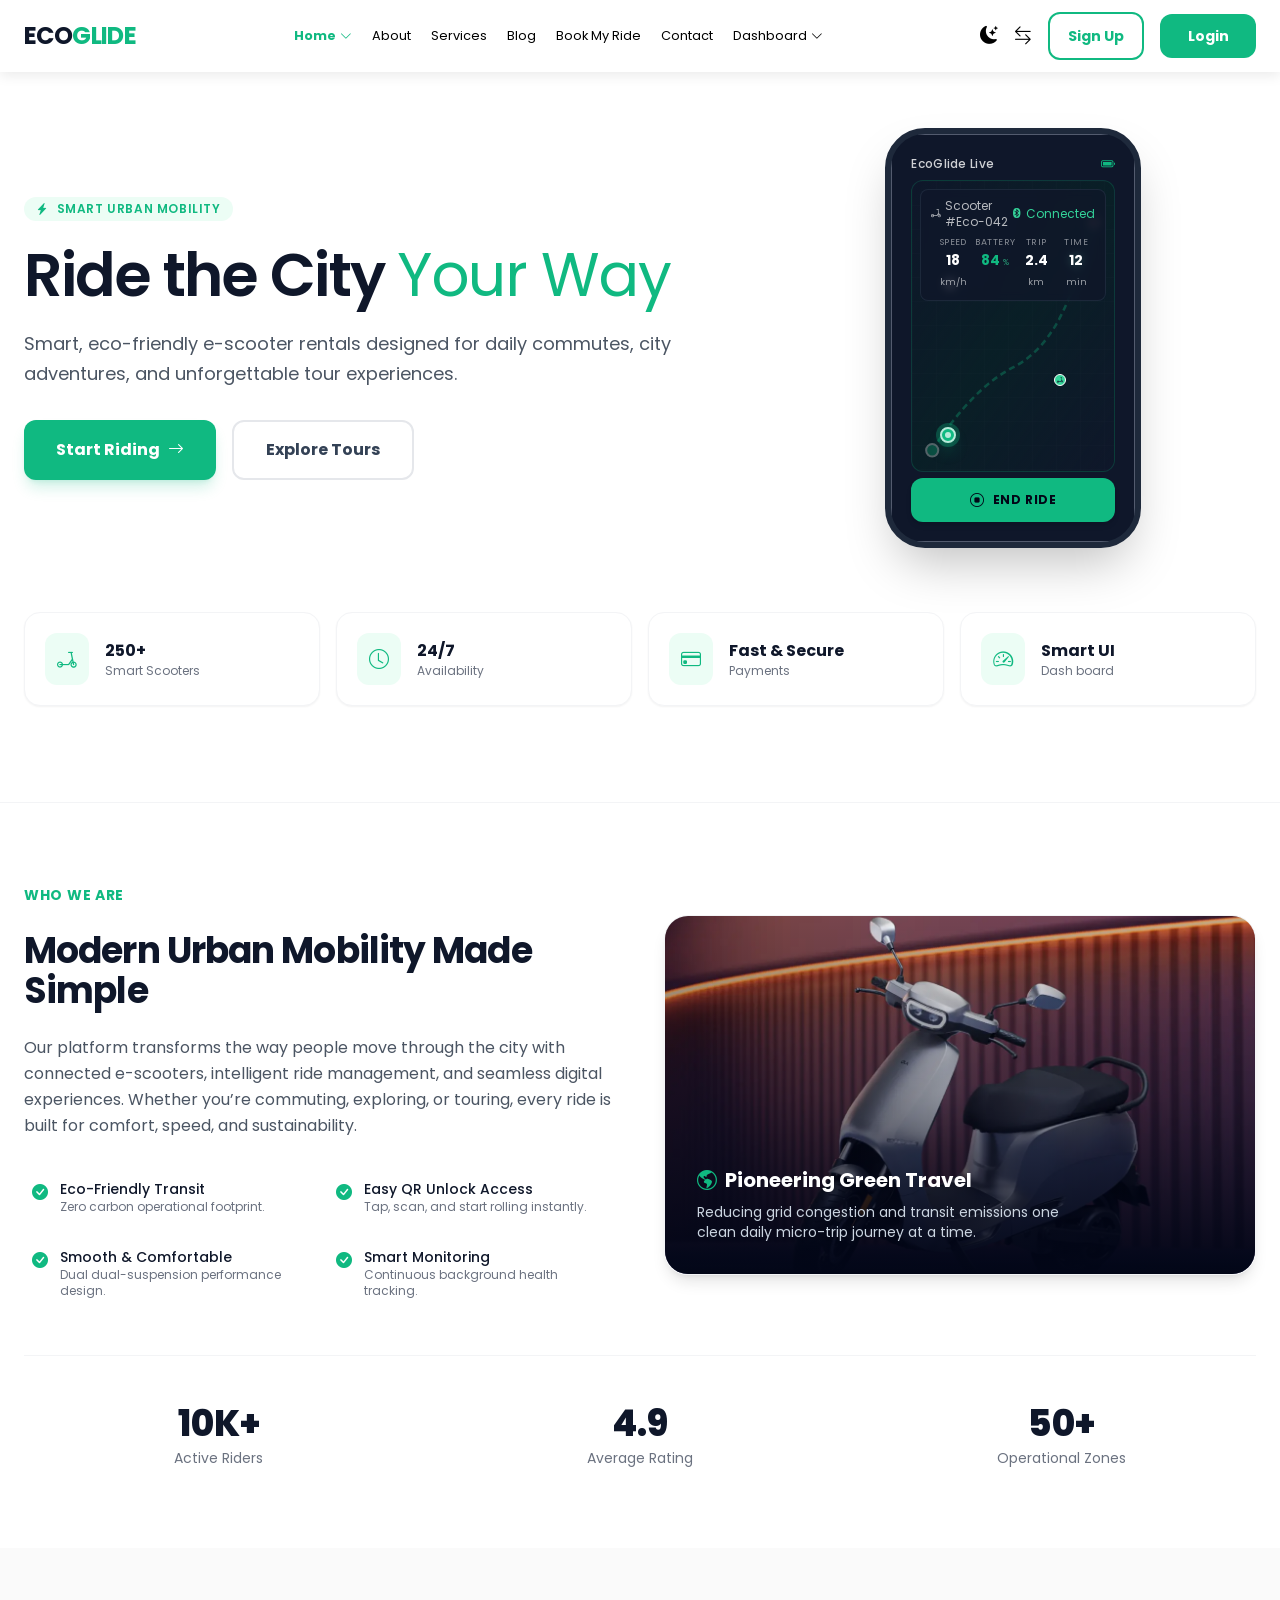
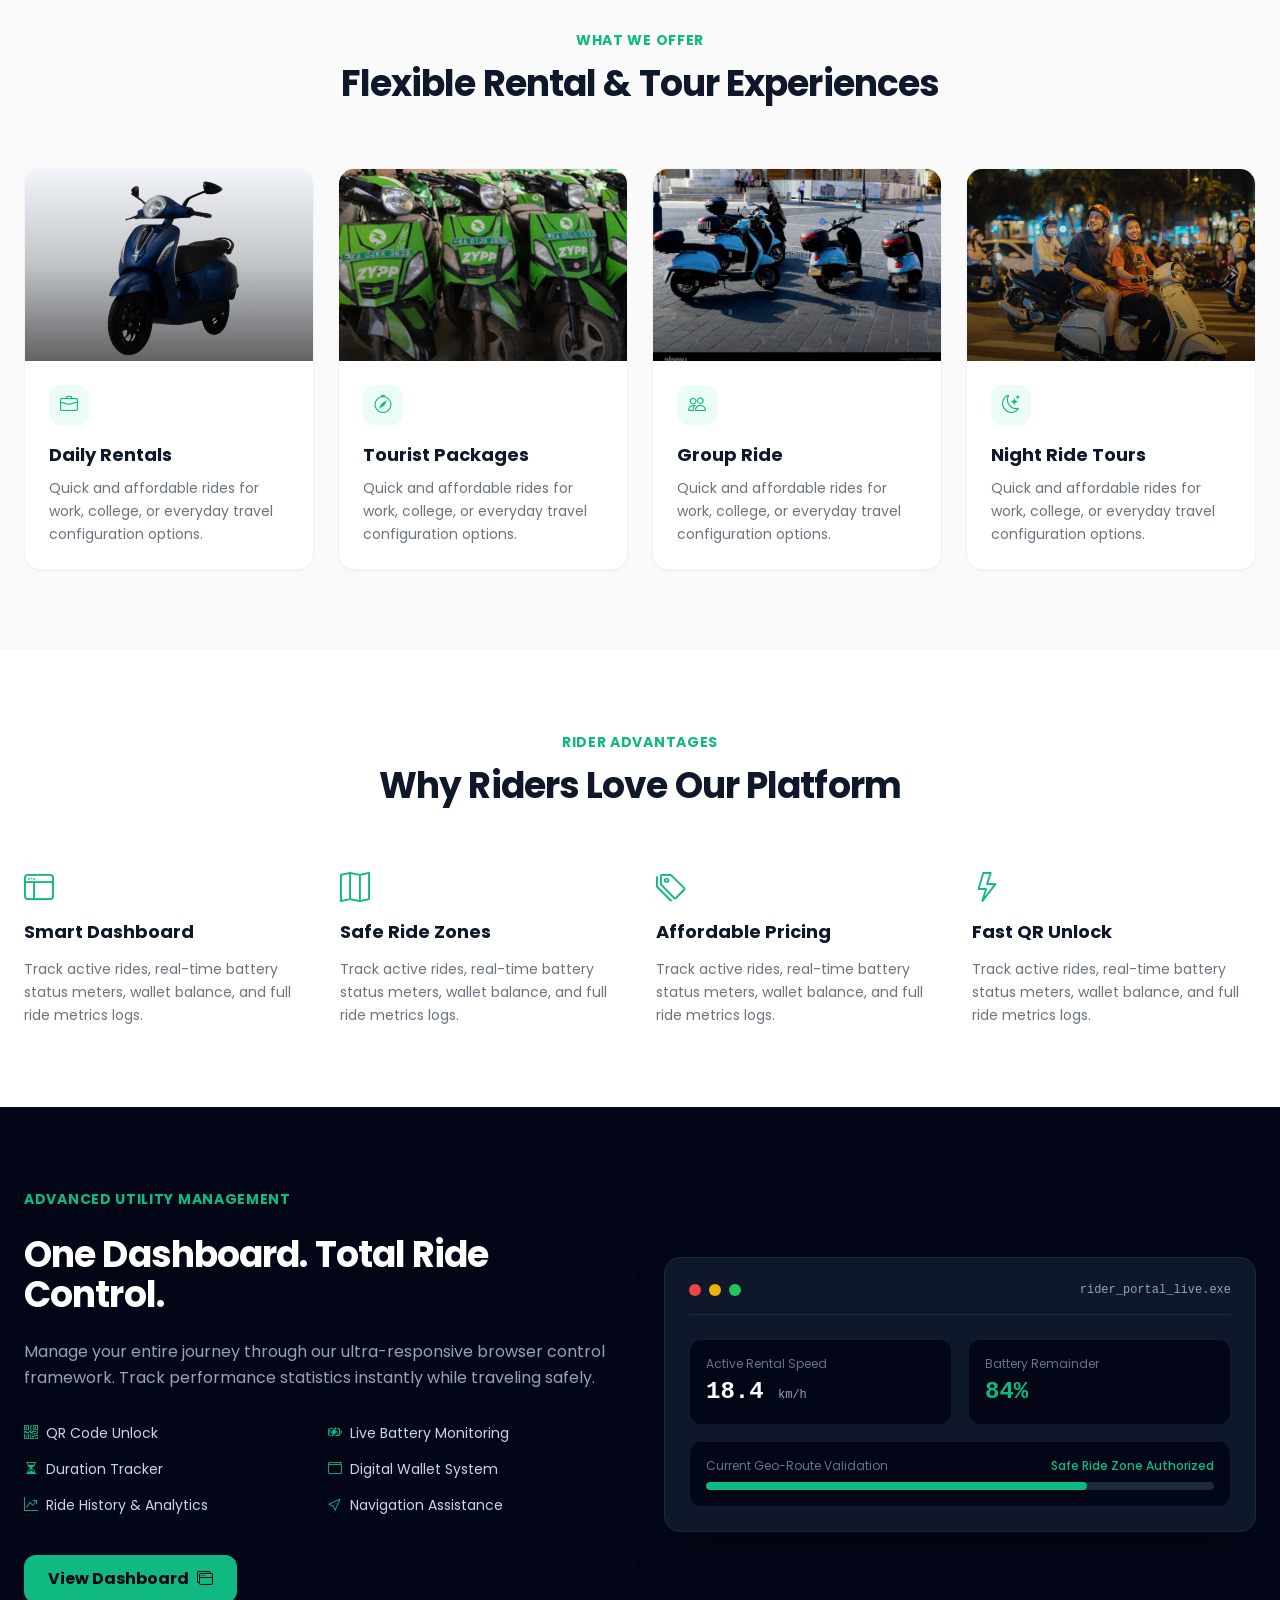
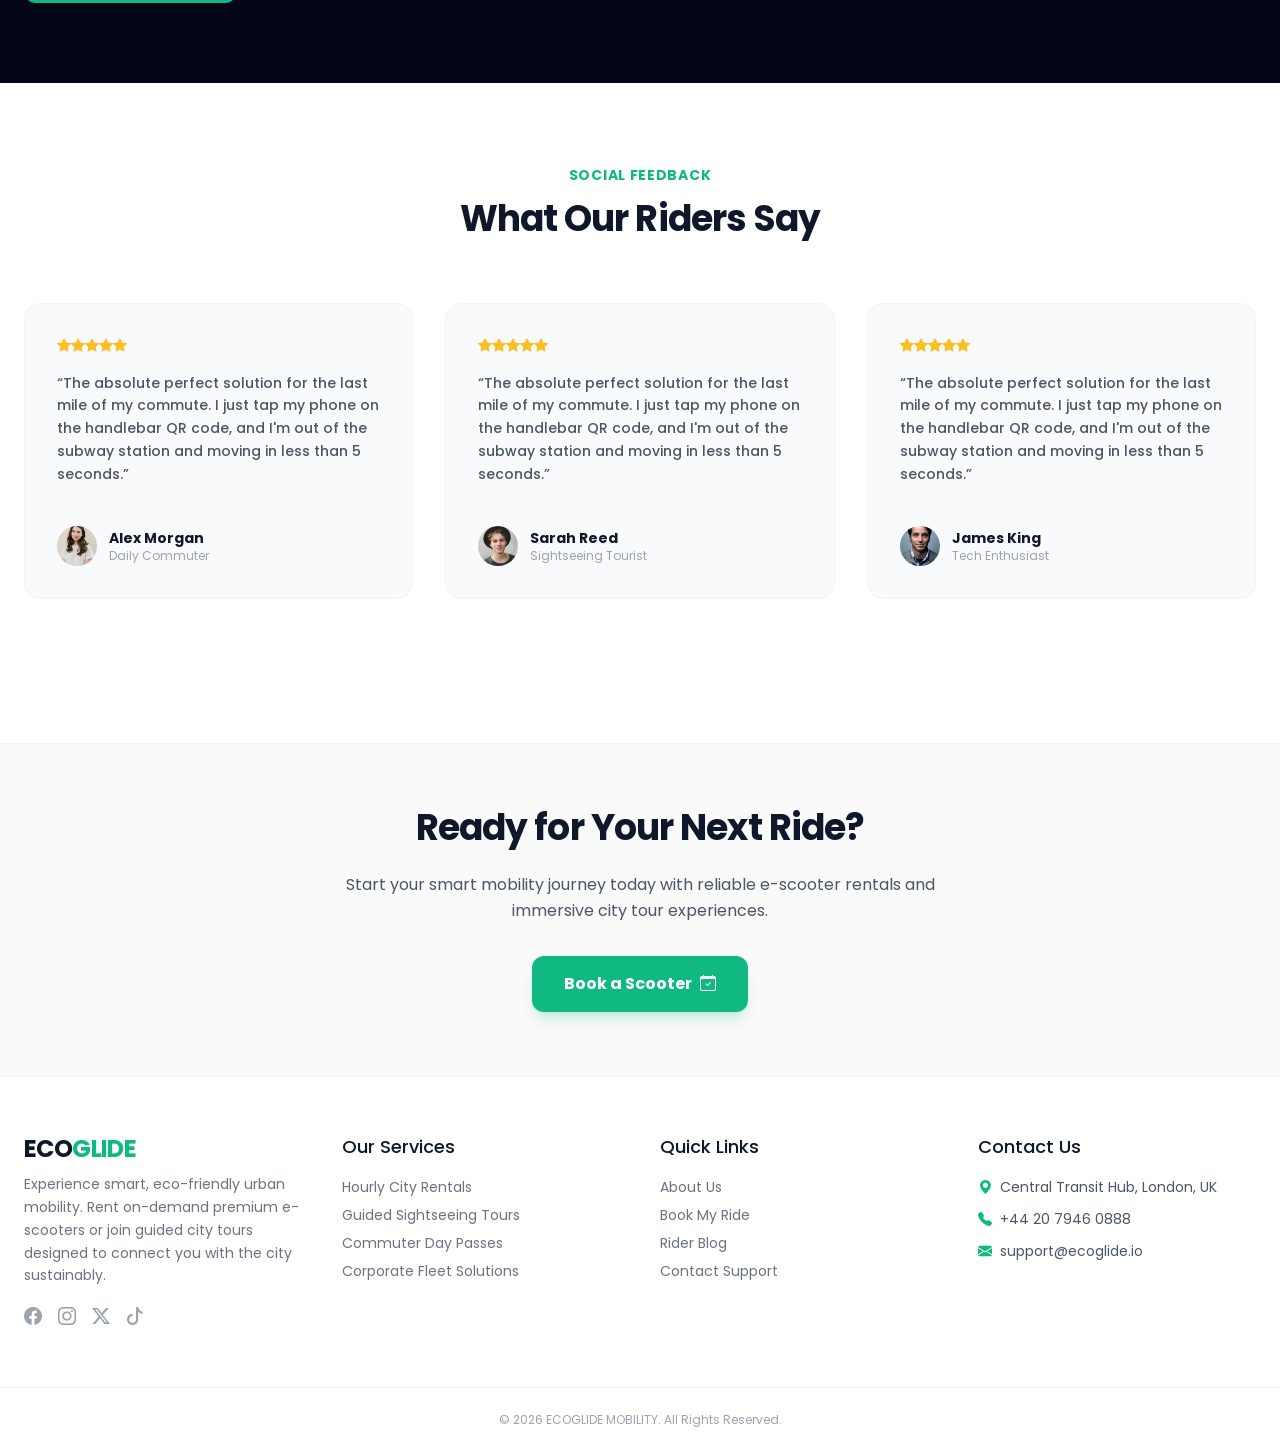
==== commit 46fd5c9a: "updated code" ====
--- a/index.html
+++ b/index.html
@@ -165,7 +165,7 @@
         <!-- Right Hero Mockup Image Block (Updated with EV Scooter Image overlay) -->
         <div class="lg:col-span-5 relative flex justify-center group/mockup">
           <div
-            class="relative w-72 h-[500px] sm:w-80 bg-slate-900 rounded-[40px] shadow-2xl border-8 border-slate-800 overflow-hidden flex flex-col justify-between p-6 transition-all duration-500 transform group-hover/mockup:scale-[1.02] group-hover/mockup:shadow-emerald-500/10 group-hover/mockup:border-slate-900">
+            class="relative w-60 h-[420px] sm:w-64 bg-slate-900 rounded-[40px] shadow-2xl border-[6px] border-slate-800 overflow-hidden flex flex-col justify-between p-5 transition-all duration-500 transform group-hover/mockup:scale-[1.02] group-hover/mockup:shadow-emerald-500/10 group-hover/mockup:border-slate-900">
             <!-- App Background Image Layer -->
             <img
               class="absolute inset-0 w-full h-full object-cover opacity-40 mix-blend-luminosity group-hover/mockup:opacity-50 transition-opacity duration-300">
@@ -175,20 +175,71 @@
               <span class="font-medium tracking-wide">EcoGlide Live</span>
               <i class="bi bi-battery-full text-[#10B981] text-sm animate-pulse"></i>
             </div>
-            <!-- Center UI Scan prompt -->
-            <div class="my-auto text-center space-y-4 relative z-10">
-              <div
-                class="w-20 h-20 mx-auto rounded-2xl bg-emerald-500/20 backdrop-blur-md flex items-center justify-center border border-emerald-500/50 transition-all duration-500 group-hover/mockup:bg-emerald-500/30 group-hover/mockup:scale-110">
-                <i class="bi bi-qr-code-scan text-4xl text-[#10B981]"></i>
-              </div>
-              <p class="text-white text-base font-semibold drop-shadow-sm">Ready to Ride?</p>
-              <span class="text-xs text-white/70 block px-4 drop-shadow-sm">Tap to align camera with scooter dynamic
-                handle QR code</span>
+            <!-- Active Ride Map Screen -->
+            <div class="flex-1 relative z-10 my-1.5 rounded-xl overflow-hidden border border-emerald-500/20 bg-gradient-to-br from-slate-900 via-emerald-950/40 to-slate-900">
+              <!-- Map grid overlay -->
+              <div class="absolute inset-0 opacity-15" style="background-image: linear-gradient(rgba(255,255,255,0.08) 1px, transparent 1px), linear-gradient(90deg, rgba(255,255,255,0.08) 1px, transparent 1px); background-size: 24px 24px;"></div>
+              <!-- Route line -->
+              <svg class="absolute inset-0 w-full h-full opacity-30" viewBox="0 0 200 280" preserveAspectRatio="none">
+                <path d="M 20,260 Q 60,200 100,180 T 160,100 T 180,40" stroke="#10B981" stroke-width="2.5" fill="none" stroke-dasharray="6,4" class="animate-pulse"/>
+                <circle cx="20" cy="260" r="6" fill="#10B981" stroke="white" stroke-width="2"/>
+                <circle cx="180" cy="40" r="5" fill="#ef4444" stroke="white" stroke-width="2"/>
+              </svg>
+              <!-- User location marker -->
+              <div class="absolute bottom-6 left-6">
+                <div class="relative w-6 h-6 flex items-center justify-center">
+                  <div class="absolute w-6 h-6 bg-[#10B981]/30 rounded-full animate-ping"></div>
+                  <div class="w-4 h-4 bg-[#10B981] rounded-full border-2 border-white shadow-lg shadow-emerald-500/40 flex items-center justify-center">
+                    <div class="w-1.5 h-1.5 bg-white rounded-full"></div>
+                  </div>
+                </div>
+              </div>
+              <!-- Nearby scooter markers -->
+              <div class="absolute top-1/4 right-8">
+                <div class="w-3 h-3 bg-emerald-400 rounded-full border border-white flex items-center justify-center">
+                  <i class="bi bi-scooter text-[6px] text-slate-900"></i>
+                </div>
+              </div>
+              <div class="absolute top-2/3 right-12">
+                <div class="w-3 h-3 bg-emerald-400 rounded-full border border-white flex items-center justify-center">
+                  <i class="bi bi-scooter text-[6px] text-slate-900"></i>
+                </div>
+              </div>
+              <div class="absolute top-1/3 left-8">
+                <div class="w-3 h-3 bg-zinc-500 rounded-full border border-white/50 flex items-center justify-center">
+                  <i class="bi bi-scooter text-[6px] text-white"></i>
+                </div>
+              </div>
+              <!-- Ride info card overlay -->
+              <div class="absolute top-2 left-2 right-2 bg-slate-900/80 backdrop-blur-sm rounded-lg px-2.5 py-2 border border-slate-700/40">
+                <div class="flex items-center justify-between text-xs text-white/70 mb-1.5">
+                  <span class="flex items-center gap-1"><i class="bi bi-scooter text-[10px]"></i> Scooter #Eco-042</span>
+                  <span class="flex items-center gap-1 text-emerald-400"><i class="bi bi-bluetooth text-[10px]"></i> Connected</span>
+                </div>
+                <div class="flex justify-around text-center">
+                  <div>
+                    <p class="text-[9px] text-white/50 uppercase tracking-wider">Speed</p>
+                    <p class="text-sm font-bold text-white">18 <span class="text-[9px] font-normal text-white/60">km/h</span></p>
+                  </div>
+                  <div>
+                    <p class="text-[9px] text-white/50 uppercase tracking-wider">Battery</p>
+                    <p class="text-sm font-bold text-[#10B981]">84 <span class="text-[9px] font-normal text-emerald-400/60">%</span></p>
+                  </div>
+                  <div>
+                    <p class="text-[9px] text-white/50 uppercase tracking-wider">Trip</p>
+                    <p class="text-sm font-bold text-white">2.4 <span class="text-[9px] font-normal text-white/60">km</span></p>
+                  </div>
+                  <div>
+                    <p class="text-[9px] text-white/50 uppercase tracking-wider">Time</p>
+                    <p class="text-sm font-bold text-white">12 <span class="text-[9px] font-normal text-white/60">min</span></p>
+                  </div>
+                </div>
+              </div>
             </div>
             <!-- Bottom App UI Button -->
             <button
-              class="w-full bg-[#10B981] hover:bg-emerald-400 py-3 text-slate-950 font-bold rounded-xl text-xs uppercase tracking-wider transition-colors duration-300 shadow-md hover:shadow-emerald-500/20 relative z-10">
-              Scan QR Code
+              class="w-full bg-[#10B981] hover:bg-emerald-400 py-3 text-slate-950 font-bold rounded-xl text-xs uppercase tracking-wider transition-colors duration-300 shadow-md hover:shadow-emerald-500/20 relative z-10 flex items-center justify-center gap-2">
+              <i class="bi bi-stop-circle text-sm"></i> End Ride
             </button>
           </div>
         </div>
@@ -322,12 +373,32 @@
         </div>
 
       </div>
+
+      <!-- Statistics Bar -->
+      <div class="border-t border-gray-100 pt-12 mt-12 grid grid-cols-1 sm:grid-cols-3 gap-8 text-center">
+        <div class="group cursor-default">
+          <div class="text-4xl font-extrabold text-slate-900 transition-colors duration-300 group-hover:text-[#10B981]">
+            10K+</div>
+          <div class="text-sm text-gray-500 mt-1">Active Riders</div>
+        </div>
+        <div class="group cursor-default">
+          <div class="text-4xl font-extrabold text-slate-900 transition-colors duration-300 group-hover:text-[#10B981]">
+            4.9</div>
+          <div class="text-sm text-gray-500 mt-1">Average Rating</div>
+        </div>
+        <div class="group cursor-default">
+          <div class="text-4xl font-extrabold text-slate-900 transition-colors duration-300 group-hover:text-[#10B981]">
+            50+</div>
+          <div class="text-sm text-gray-500 mt-1">Operational Zones</div>
+        </div>
+      </div>
+
     </div>
   </section>
 
   <!-- ==========================================
-       3. SERVICES SECTION
-       ========================================== -->
+        3. SERVICES SECTION
+        ========================================== -->
   <section id="services" class="py-20 bg-neutral-50">
     <div class="max-w-7xl mx-auto px-6">
 
@@ -345,7 +416,7 @@
           <div class="h-48 w-full overflow-hidden relative bg-slate-100">
             <img
               class="w-full h-full object-cover object-center transition-transform duration-700 group-hover:scale-110"
-              src="images/bike5.jpeg" alt="Daily Commute Rentals">
+              src="images/bike14.png" alt="Daily Commute Rentals">
             <div class="absolute inset-0 bg-gradient-to-t from-black/60 via-black/20 to-transparent"></div>
           </div>
           <div class="p-6">
@@ -367,7 +438,7 @@
             <!-- Swapped placeholder with a beautiful focused city touring scooter image -->
             <img
               class="w-full h-full object-cover object-center transition-transform duration-700 group-hover:scale-110"
-              src="images/bike6.png" alt="Tourist Ride Packages">
+              src="images/bike15.webp" alt="Tourist Ride Packages">
             <div class="absolute inset-0 bg-gradient-to-t from-black/60 via-black/20 to-transparent"></div>
           </div>
           <div class="p-6">
@@ -389,7 +460,7 @@
             <!-- Swapped with a clear view of multiple parked shared electric vehicles -->
             <img
               class="w-full h-full object-cover object-center transition-transform duration-700 group-hover:scale-110"
-              src="images/bike7.avif" alt="Group Ride Experiences">
+              src="images/bike16.jpg" alt="Group Ride Experiences">
             <div class="absolute inset-0 bg-gradient-to-t from-black/60 via-black/20 to-transparent"></div>
           </div>
           <div class="p-6">
@@ -411,7 +482,7 @@
             <!-- Swapped placeholder with a stunning night-themed neon city electric transit shot -->
             <img
               class="w-full h-full object-cover object-center transition-transform duration-700 group-hover:scale-110"
-              src="images/bike8.jpg" alt="Night Ride Tours">
+              src="images/bike17.jpg" alt="Night Ride Tours">
             <div class="absolute inset-0 bg-gradient-to-t from-black/60 via-black/20 to-transparent"></div>
           </div>
           <div class="p-6">
@@ -686,25 +757,6 @@
           </div>
         </div>
 
-      </div>
-
-      <!-- Lower Statistics Tracker Bar Row Configuration -->
-      <div class="border-t border-gray-100 pt-12 grid grid-cols-1 sm:grid-cols-3 gap-8 text-center">
-        <div class="group cursor-default">
-          <div class="text-4xl font-extrabold text-slate-900 transition-colors duration-300 group-hover:text-[#10B981]">
-            10K+</div>
-          <div class="text-sm text-gray-500 mt-1">Active Riders</div>
-        </div>
-        <div class="group cursor-default">
-          <div class="text-4xl font-extrabold text-slate-900 transition-colors duration-300 group-hover:text-[#10B981]">
-            4.9</div>
-          <div class="text-sm text-gray-500 mt-1">Average Rating Metrics</div>
-        </div>
-        <div class="group cursor-default">
-          <div class="text-4xl font-extrabold text-slate-900 transition-colors duration-300 group-hover:text-[#10B981]">
-            50+</div>
-          <div class="text-sm text-gray-500 mt-1">Operational Ride Zones</div>
-        </div>
       </div>
 
     </div>
--- a/footer.css
+++ b/footer.css
@@ -18,5 +18,5 @@
 [data-theme="dark"] footer .text-gray-600,
 [data-theme="dark"] footer .text-gray-500,
 [data-theme="dark"] footer .text-gray-400 {
-  color: #a1a1aa !important;
+  color: #d4d4d8 !important;
 }
